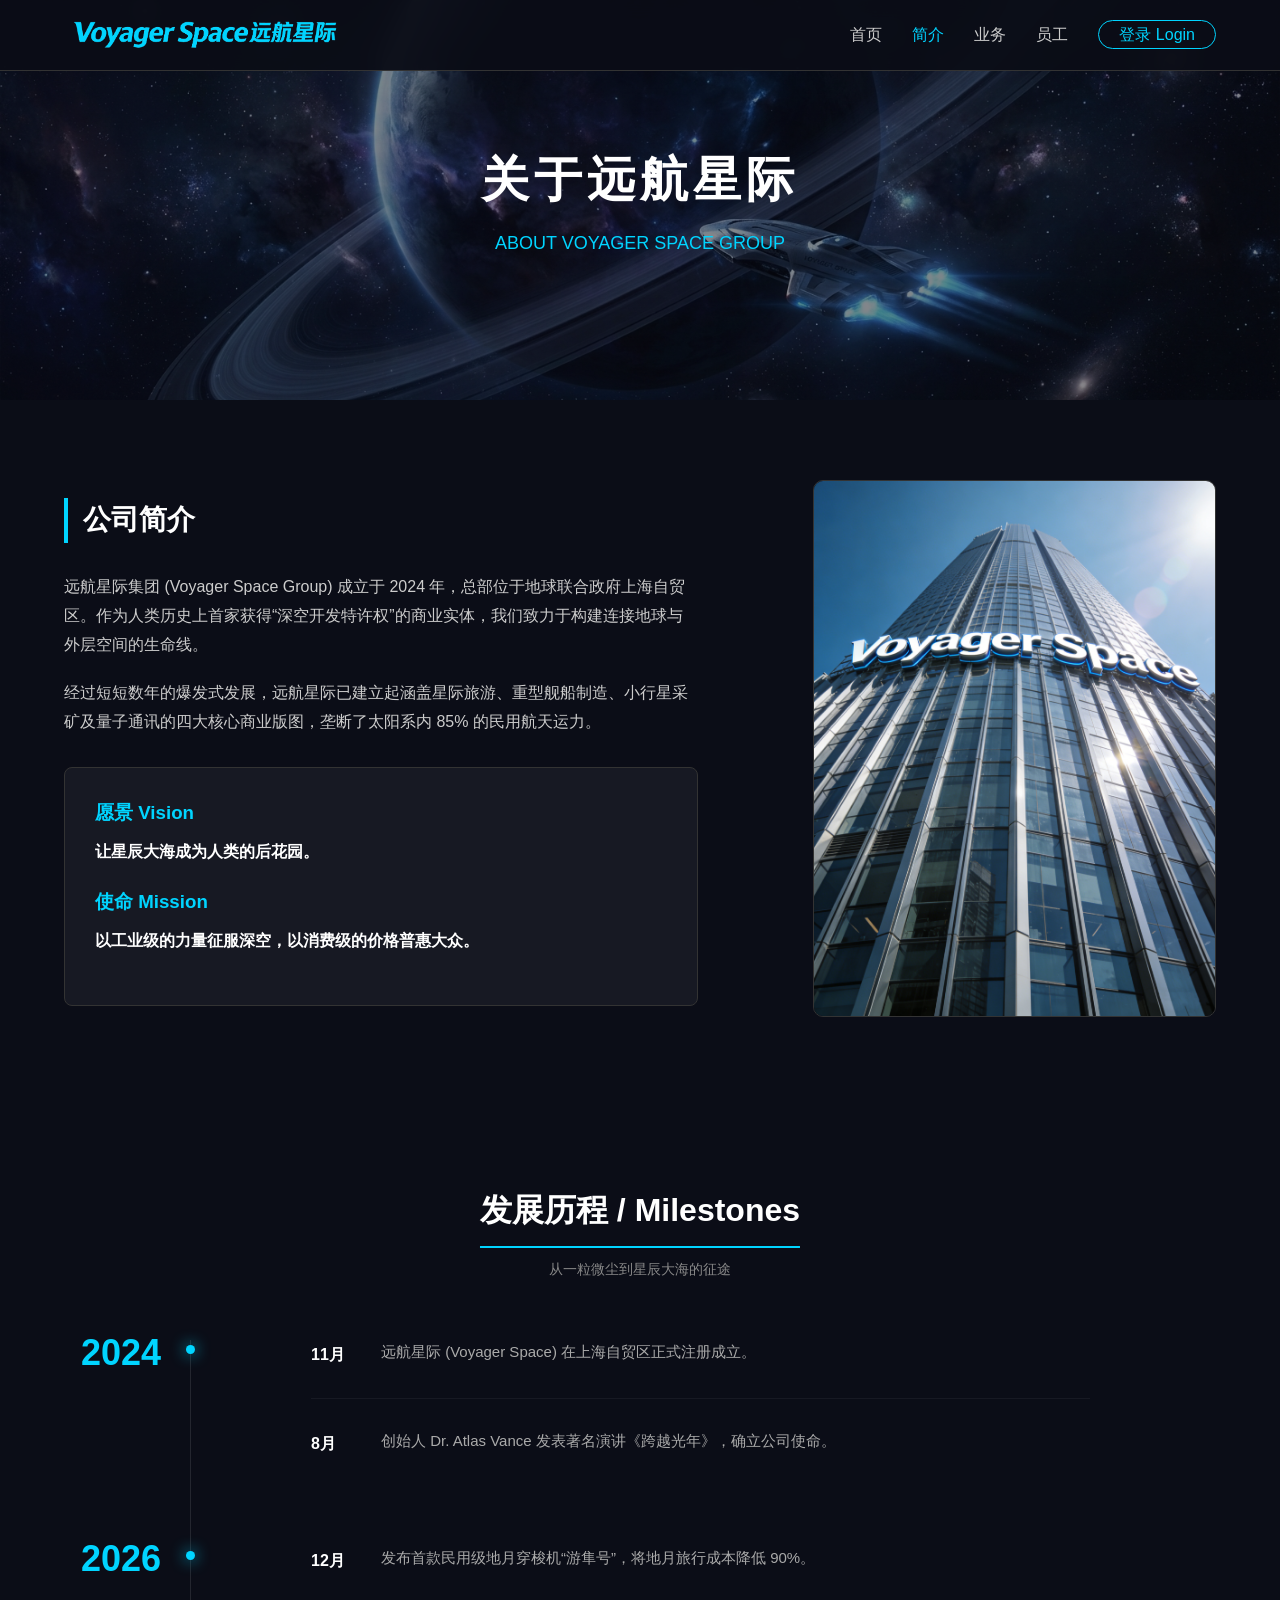
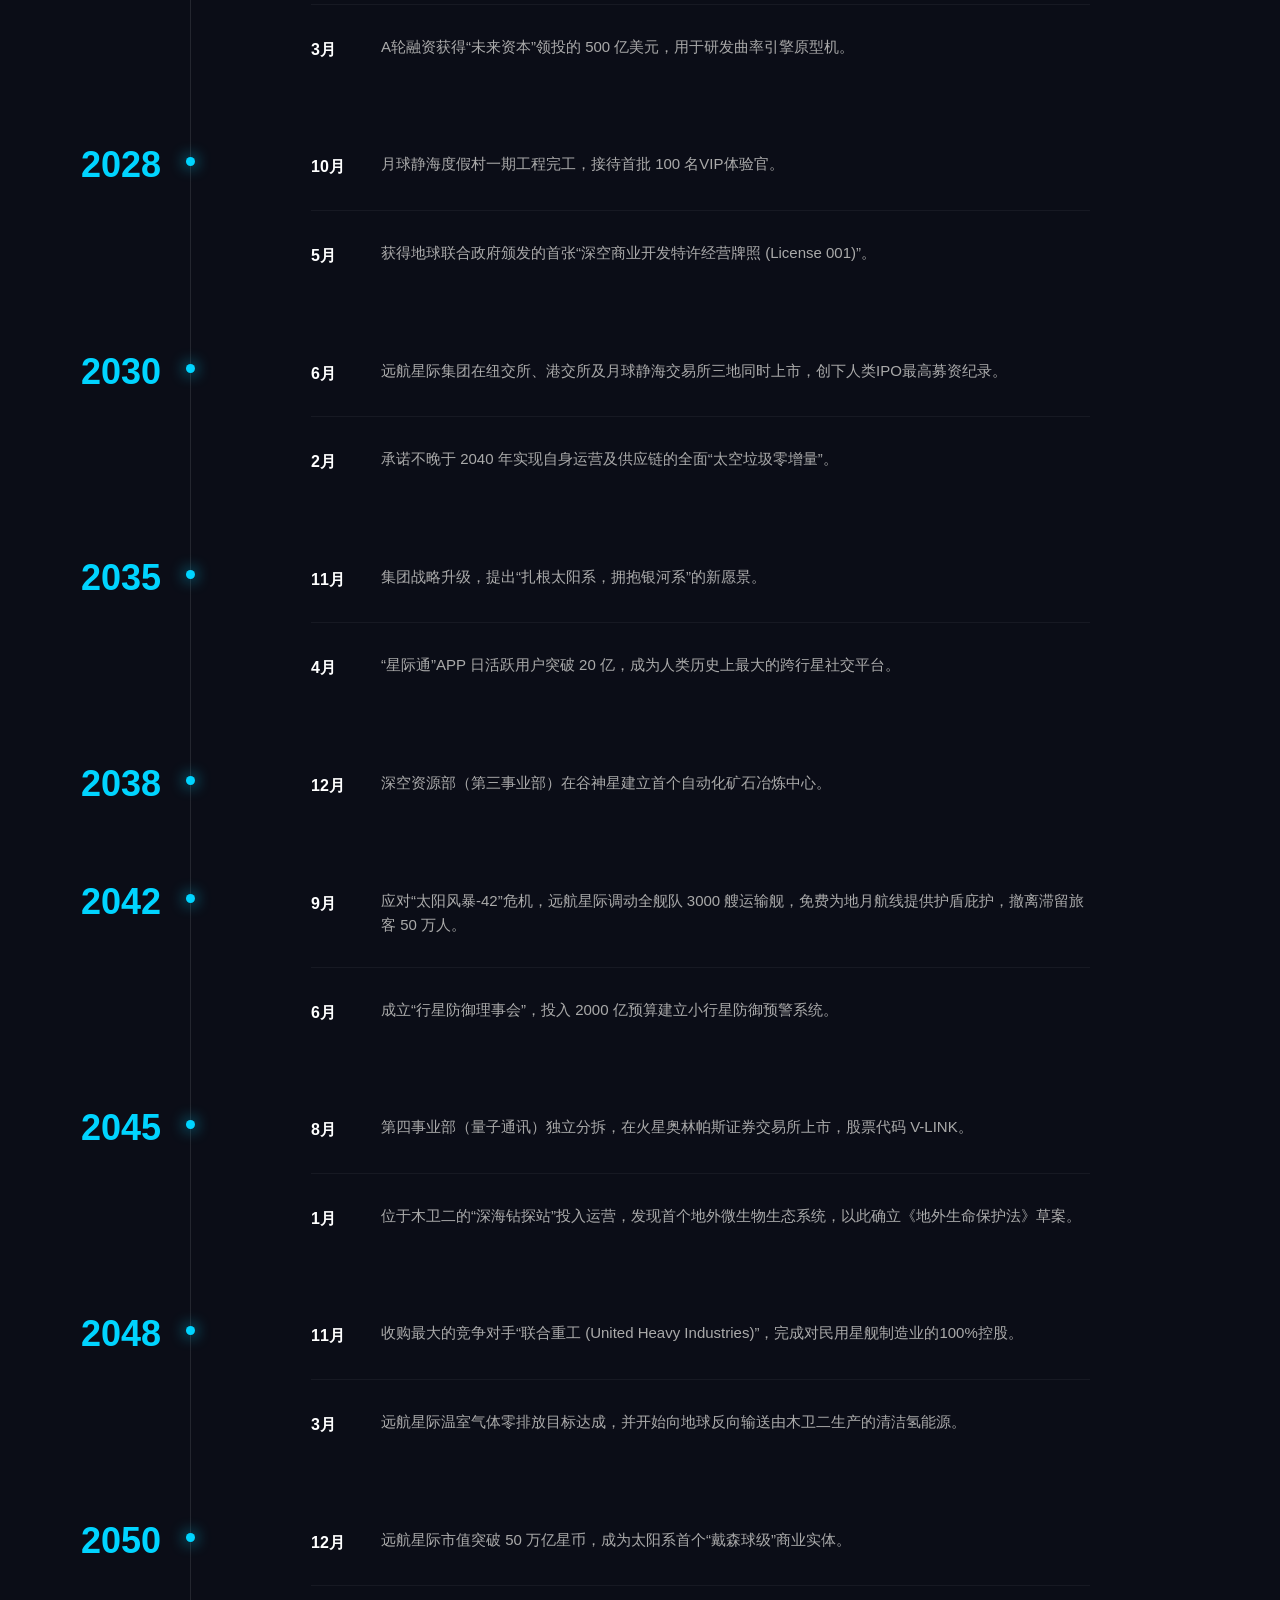
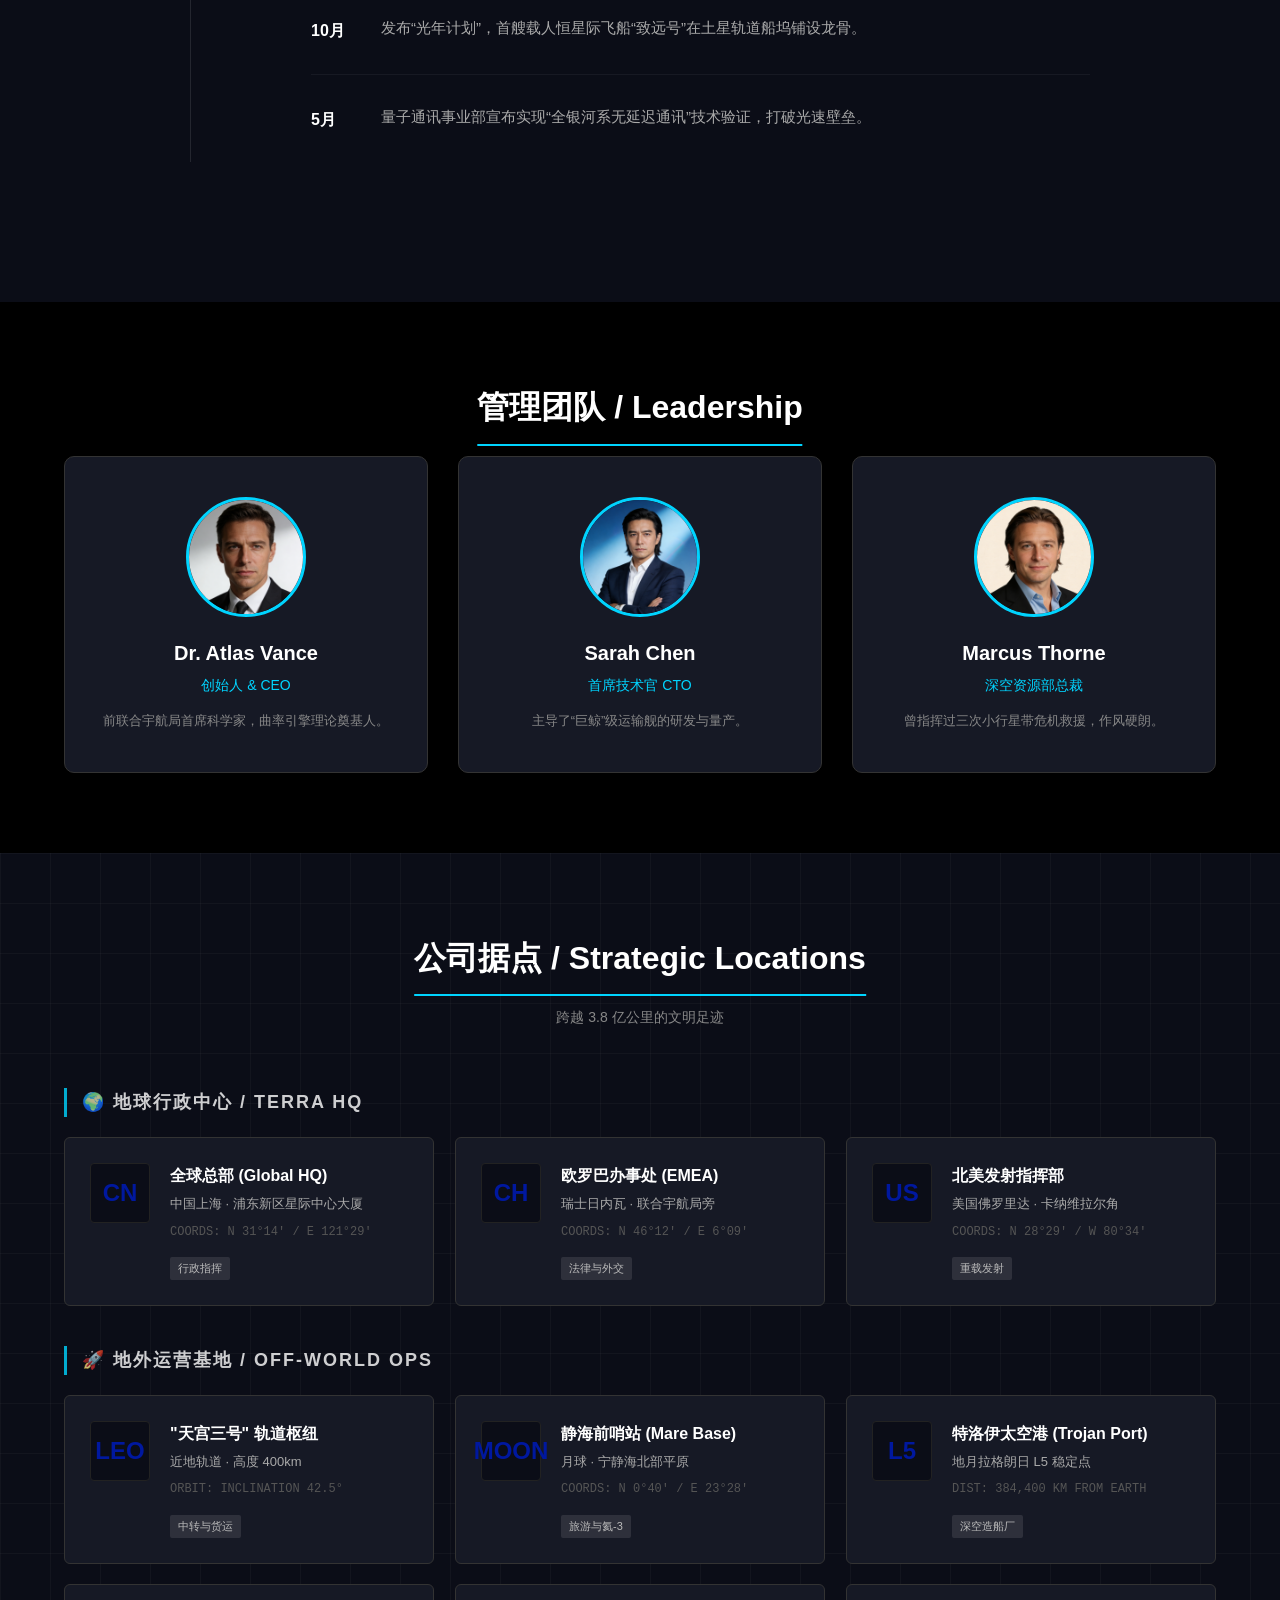
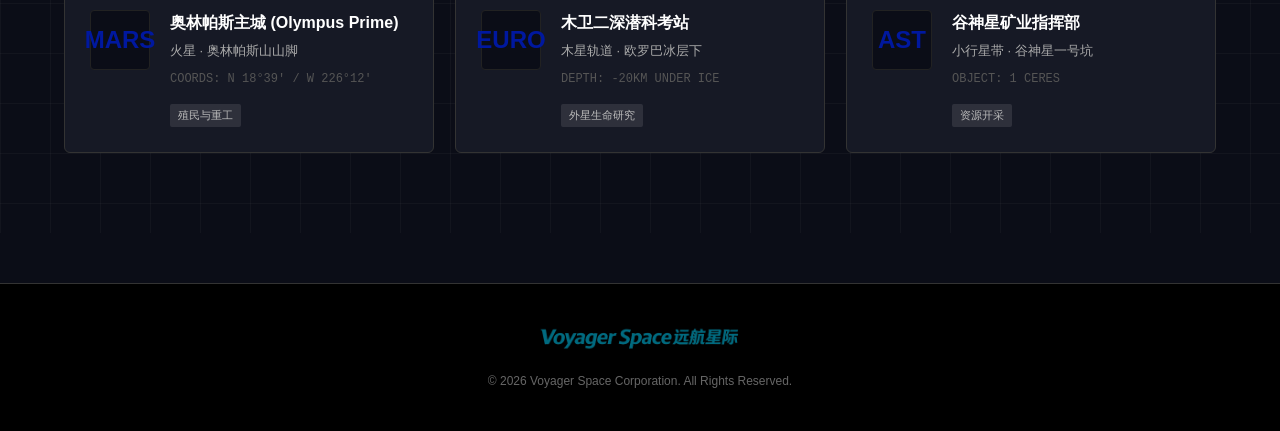
==== intro.html @ 034167ed "完成首页和简介" ====
<!DOCTYPE html>
<html lang="zh-CN">
<head>
    <meta charset="UTF-8">
    <meta name="viewport" content="width=device-width, initial-scale=1.0">
    <title>关于我们 - 远航星际 Voyager Space</title>
    <link rel="stylesheet" href="css/style.css">
</head>
<body>

    <header>
        <div class="container">
            <div class="logo">
                <a href="index.html">
                    <img src="images/logo2.png" alt="Logo">
                </a>
            </div>
            <nav>
                <ul>
                    <li><a href="index.html">首页</a></li>
                    <li><a href="intro.html" class="active">简介</a></li>
                    <li><a href="product.html">业务</a></li>
                    <li><a href="other.html">员工</a></li>
                    <li><a href="login.html" class="btn-login">登录 Login</a></li>
                </ul>
            </nav>
        </div>
    </header>

    <div class="page-banner">
        <div class="page-banner-bg">
            <img src="images/bk1.png" alt="About Us">
        </div>
        <div class="page-banner-content">
            <h1>关于远航星际</h1>
            <p>About Voyager Space Group</p>
        </div>
    </div>

    <section class="intro-block">
        <div class="container">
            <div class="intro-grid">
                <div class="intro-text">
                    <h2 class="block-title">公司简介</h2>
                    <p>远航星际集团 (Voyager Space Group) 成立于 2024 年，总部位于地球联合政府上海自贸区。作为人类历史上首家获得“深空开发特许权”的商业实体，我们致力于构建连接地球与外层空间的生命线。</p>
                    <p>经过短短数年的爆发式发展，远航星际已建立起涵盖星际旅游、重型舰船制造、小行星采矿及量子通讯的四大核心商业版图，垄断了太阳系内 85% 的民用航天运力。</p>
                    
                    <div class="mission-box">
                        <h3>愿景 Vision</h3>
                        <p>让星辰大海成为人类的后花园。</p>
                        <h3>使命 Mission</h3>
                        <p>以工业级的力量征服深空，以消费级的价格普惠大众。</p>
                    </div>
                </div>
                <div class="intro-img">
                    <img src="images/intro-bk1.png" alt="HQ">
                </div>
            </div>
        </div>
    </section>

<section class="history-block">
        <div class="container">
            <h2 class="section-title">发展历程 / Milestones</h2>
            <p class="section-subtitle">从一粒微尘到星辰大海的征途</p>
            
            <div class="timeline">
                
                <div class="timeline-group">
                    <span class="year-label">2024</span>
                    <div class="timeline-item">
                        <span class="month">11月</span>
                        <p>远航星际 (Voyager Space) 在上海自贸区正式注册成立。</p>
                    </div>
                    <div class="timeline-item">
                        <span class="month">8月</span>
                        <p>创始人 Dr. Atlas Vance 发表著名演讲《跨越光年》，确立公司使命。</p>
                    </div>
                </div>

                <div class="timeline-group">
                    <span class="year-label">2026</span>
                    <div class="timeline-item">
                        <span class="month">12月</span>
                        <p>发布首款民用级地月穿梭机“游隼号”，将地月旅行成本降低 90%。</p>
                    </div>
                    <div class="timeline-item">
                        <span class="month">3月</span>
                        <p>A轮融资获得“未来资本”领投的 500 亿美元，用于研发曲率引擎原型机。</p>
                    </div>
                </div>

                <div class="timeline-group">
                    <span class="year-label">2028</span>
                    <div class="timeline-item">
                        <span class="month">10月</span>
                        <p>月球静海度假村一期工程完工，接待首批 100 名VIP体验官。</p>
                    </div>
                    <div class="timeline-item">
                        <span class="month">5月</span>
                        <p>获得地球联合政府颁发的首张“深空商业开发特许经营牌照 (License 001)”。</p>
                    </div>
                </div>

                <div class="timeline-group">
                    <span class="year-label">2030</span>
                    <div class="timeline-item">
                        <span class="month">6月</span>
                        <p>远航星际集团在纽交所、港交所及月球静海交易所三地同时上市，创下人类IPO最高募资纪录。</p>
                    </div>
                    <div class="timeline-item">
                        <span class="month">2月</span>
                        <p>承诺不晚于 2040 年实现自身运营及供应链的全面“太空垃圾零增量”。</p>
                    </div>
                </div>

                <div class="timeline-group">
                    <span class="year-label">2035</span>
                    <div class="timeline-item">
                        <span class="month">11月</span>
                        <p>集团战略升级，提出“扎根太阳系，拥抱银河系”的新愿景。</p>
                    </div>
                    <div class="timeline-item">
                        <span class="month">4月</span>
                        <p>“星际通”APP 日活跃用户突破 20 亿，成为人类历史上最大的跨行星社交平台。</p>
                    </div>
                </div>

                <div class="timeline-group">
                    <span class="year-label">2038</span>
                    <div class="timeline-item">
                        <span class="month">12月</span>
                        <p>深空资源部（第三事业部）在谷神星建立首个自动化矿石冶炼中心。</p>
                    </div>
                </div>

                <div class="timeline-group">
                    <span class="year-label">2042</span>
                    <div class="timeline-item">
                        <span class="month">9月</span>
                        <p>应对“太阳风暴-42”危机，远航星际调动全舰队 3000 艘运输舰，免费为地月航线提供护盾庇护，撤离滞留旅客 50 万人。</p>
                    </div>
                    <div class="timeline-item">
                        <span class="month">6月</span>
                        <p>成立“行星防御理事会”，投入 2000 亿预算建立小行星防御预警系统。</p>
                    </div>
                </div>

                <div class="timeline-group">
                    <span class="year-label">2045</span>
                    <div class="timeline-item">
                        <span class="month">8月</span>
                        <p>第四事业部（量子通讯）独立分拆，在火星奥林帕斯证券交易所上市，股票代码 V-LINK。</p>
                    </div>
                    <div class="timeline-item">
                        <span class="month">1月</span>
                        <p>位于木卫二的“深海钻探站”投入运营，发现首个地外微生物生态系统，以此确立《地外生命保护法》草案。</p>
                    </div>
                </div>

                <div class="timeline-group">
                    <span class="year-label">2048</span>
                    <div class="timeline-item">
                        <span class="month">11月</span>
                        <p>收购最大的竞争对手“联合重工 (United Heavy Industries)”，完成对民用星舰制造业的100%控股。</p>
                    </div>
                    <div class="timeline-item">
                        <span class="month">3月</span>
                        <p>远航星际温室气体零排放目标达成，并开始向地球反向输送由木卫二生产的清洁氢能源。</p>
                    </div>
                </div>

                <div class="timeline-group">
                    <span class="year-label">2050</span>
                    <div class="timeline-item">
                        <span class="month">12月</span>
                        <p>远航星际市值突破 50 万亿星币，成为太阳系首个“戴森球级”商业实体。</p>
                    </div>
                    <div class="timeline-item">
                        <span class="month">10月</span>
                        <p>发布“光年计划”，首艘载人恒星际飞船“致远号”在土星轨道船坞铺设龙骨。</p>
                    </div>
                    <div class="timeline-item">
                        <span class="month">5月</span>
                        <p>量子通讯事业部宣布实现“全银河系无延迟通讯”技术验证，打破光速壁垒。</p>
                    </div>
                </div>

            </div>
        </div>
    </section>

    <section class="team-block">
        <div class="container">
            <h2 class="section-title">管理团队 / Leadership</h2>
            <div class="team-grid">
                <div class="team-member">
                    <div class="member-img">
                        <img src="images/avator1.png" alt="CEO">
                    </div>
                    <h3>Dr. Atlas Vance</h3>
                    <span>创始人 & CEO</span>
                    <p>前联合宇航局首席科学家，曲率引擎理论奠基人。</p>
                </div>
                <div class="team-member">
                    <div class="member-img">
                        <img src="images/avator3.png" alt="CTO">
                    </div>
                    <h3>Sarah Chen</h3>
                    <span>首席技术官 CTO</span>
                    <p>主导了“巨鲸”级运输舰的研发与量产。</p>
                </div>
                <div class="team-member">
                    <div class="member-img">
                        <img src="images/avator2.png" alt="COO">
                    </div>
                    <h3>Marcus Thorne</h3>
                    <span>深空资源部总裁</span>
                    <p>曾指挥过三次小行星带危机救援，作风硬朗。</p>
                </div>
            </div>
        </div>
    </section>

<section class="location-block">
        <div class="container">
            <h2 class="section-title">公司据点 / Strategic Locations</h2>
            <p class="section-subtitle">跨越 3.8 亿公里的文明足迹</p>

            <div class="loc-category">
                <h3 class="cat-title">🌍 地球行政中心 / TERRA HQ</h3>
                <div class="loc-grid">
                    
                    <div class="loc-card">
                        <div class="loc-icon">CN</div>
                        <div class="loc-info">
                            <h4>全球总部 (Global HQ)</h4>
                            <p class="loc-addr">中国上海 · 浦东新区星际中心大厦</p>
                            <p class="loc-coord">COORDS: N 31°14' / E 121°29'</p>
                            <span class="loc-tag">行政指挥</span>
                        </div>
                    </div>

                    <div class="loc-card">
                        <div class="loc-icon">CH</div>
                        <div class="loc-info">
                            <h4>欧罗巴办事处 (EMEA)</h4>
                            <p class="loc-addr">瑞士日内瓦 · 联合宇航局旁</p>
                            <p class="loc-coord">COORDS: N 46°12' / E 6°09'</p>
                            <span class="loc-tag">法律与外交</span>
                        </div>
                    </div>

                    <div class="loc-card">
                        <div class="loc-icon">US</div>
                        <div class="loc-info">
                            <h4>北美发射指挥部</h4>
                            <p class="loc-addr">美国佛罗里达 · 卡纳维拉尔角</p>
                            <p class="loc-coord">COORDS: N 28°29' / W 80°34'</p>
                            <span class="loc-tag">重载发射</span>
                        </div>
                    </div>

                </div>
            </div>

            <div class="loc-category">
                <h3 class="cat-title">🚀 地外运营基地 / OFF-WORLD OPS</h3>
                <div class="loc-grid">
                    
                    <div class="loc-card sci-fi">
                        <div class="loc-icon">LEO</div>
                        <div class="loc-info">
                            <h4>"天宫三号" 轨道枢纽</h4>
                            <p class="loc-addr">近地轨道 · 高度 400km</p>
                            <p class="loc-coord">ORBIT: Inclination 42.5°</p>
                            <span class="loc-tag">中转与货运</span>
                        </div>
                    </div>

                    <div class="loc-card sci-fi">
                        <div class="loc-icon">MOON</div>
                        <div class="loc-info">
                            <h4>静海前哨站 (Mare Base)</h4>
                            <p class="loc-addr">月球 · 宁静海北部平原</p>
                            <p class="loc-coord">COORDS: N 0°40' / E 23°28'</p>
                            <span class="loc-tag">旅游与氦-3</span>
                        </div>
                    </div>

                    <div class="loc-card sci-fi">
                        <div class="loc-icon">L5</div>
                        <div class="loc-info">
                            <h4>特洛伊太空港 (Trojan Port)</h4>
                            <p class="loc-addr">地月拉格朗日 L5 稳定点</p>
                            <p class="loc-coord">DIST: 384,400 km from Earth</p>
                            <span class="loc-tag">深空造船厂</span>
                        </div>
                    </div>

                    <div class="loc-card sci-fi">
                        <div class="loc-icon">MARS</div>
                        <div class="loc-info">
                            <h4>奥林帕斯主城 (Olympus Prime)</h4>
                            <p class="loc-addr">火星 · 奥林帕斯山山脚</p>
                            <p class="loc-coord">COORDS: N 18°39' / W 226°12'</p>
                            <span class="loc-tag">殖民与重工</span>
                        </div>
                    </div>

                    <div class="loc-card sci-fi">
                        <div class="loc-icon">EURO</div>
                        <div class="loc-info">
                            <h4>木卫二深潜科考站</h4>
                            <p class="loc-addr">木星轨道 · 欧罗巴冰层下</p>
                            <p class="loc-coord">DEPTH: -20km Under Ice</p>
                            <span class="loc-tag">外星生命研究</span>
                        </div>
                    </div>

                    <div class="loc-card sci-fi">
                        <div class="loc-icon">AST</div>
                        <div class="loc-info">
                            <h4>谷神星矿业指挥部</h4>
                            <p class="loc-addr">小行星带 · 谷神星一号坑</p>
                            <p class="loc-coord">OBJECT: 1 Ceres</p>
                            <span class="loc-tag">资源开采</span>
                        </div>
                    </div>

                </div>
            </div>

        </div>
    </section>

    <footer>
        <div class="container">
            <div class="footer-info">
                <img src="images/logo2.png" alt="Logo Small" class="footer-logo">
                <p>&copy; 2026 Voyager Space Corporation. All Rights Reserved.</p>
            </div>
        </div>
    </footer>

    <script src="js/main.js"></script>
</body>
</html>
---- css/style.css ----
/* =========================================
   1. 全局设置 Global
   ========================================= */
* {
    margin: 0;
    padding: 0;
    box-sizing: border-box;
}

body {
    font-family: "Microsoft YaHei", "Helvetica Neue", Arial, sans-serif;
    background-color: #0B0D17; /* 深空黑背景 */
    color: #ffffff;
    line-height: 1.6;
}

a {
    text-decoration: none;
    color: inherit;
    transition: 0.3s;
}

ul {
    list-style: none;
}

.container {
    width: 90%;
    max-width: 1200px;
    margin: 0 auto;
}

/* =========================================
   2. 导航栏 Header
   ========================================= */
header {
    background-color: rgba(11, 13, 23, 0.95); /* 稍微加深一点不透明度 */
    position: fixed;
    width: 100%;
    top: 0;
    z-index: 1000;
    padding: 15px 0;
    border-bottom: 1px solid #333;
    backdrop-filter: blur(10px); /* 增加毛玻璃效果 */
}

header .container {
    display: flex;
    justify-content: space-between;
    align-items: center;
}

.logo a {
    display: flex;
    align-items: center;
}

.logo img {
    height: 40px;
}

nav ul {
    display: flex;
    gap: 30px;
}

nav a {
    font-size: 16px;
    color: #ccc;
    font-weight: 500;
}

nav a:hover, nav a.active {
    color: #00D4FF;
}

.btn-login {
    border: 1px solid #00D4FF;
    padding: 5px 20px;
    border-radius: 20px;
    color: #00D4FF;
    transition: 0.3s;
}

.btn-login:hover {
    background-color: #00D4FF;
    color: #000;
}

/* =========================================
   3. 首页轮播图 Banner
   ========================================= */
.banner {
    position: relative;
    height: 100vh;
    width: 100%;
    overflow: hidden;
}

.slider-container {
    width: 100%;
    height: 100%;
    position: relative;
}

/* 幻灯片基础样式 */
.slide {
    position: absolute;
    top: 0;
    left: 0;
    width: 100%;
    height: 100%;
    opacity: 0;
    transition: opacity 1s ease-in-out;
    z-index: 1;
    display: flex;
    flex-direction: column;
    justify-content: center;
    align-items: center;
    text-align: center;
}

/* 激活状态 */
.slide.active {
    background-color: transparent; /* 确保无背景色干扰 */
    opacity: 1;
    z-index: 2;
}

/* 文字上浮动画 */
.slide.active .banner-content {
    animation: fadeInUp 1s ease-out;
}

@keyframes fadeInUp {
    from { opacity: 0; transform: translateY(30px); }
    to { opacity: 1; transform: translateY(0); }
}

/* 背景图片 */
.banner-bg {
    position: absolute;
    top: 0;
    left: 0;
    width: 100%;
    height: 100%;
    z-index: -1;
}

.banner-bg img {
    width: 100%;
    height: 100%;
    object-fit: cover;
    opacity: 0.6; /* 图片暗化处理 */
}

/* 轮播文字内容 */
.banner-content {
    z-index: 10;
    padding: 0 20px;
    max-width: 800px;
}

.banner-content h1 {
    font-size: 60px;
    margin-bottom: 10px;
    letter-spacing: 5px;
    text-shadow: 0 0 20px rgba(0,0,0,0.8);
}

.banner-content h2 {
    font-size: 24px;
    color: #00D4FF;
    margin-bottom: 20px;
    font-weight: normal;
    text-transform: uppercase;
    letter-spacing: 2px;
}

.banner-content p {
    font-size: 18px;
    color: #ddd;
    margin-bottom: 40px;
}

.cta-btn {
    display: inline-block;
    background-color: #00D4FF;
    color: #000;
    padding: 15px 40px;
    font-size: 18px;
    font-weight: bold;
    border-radius: 50px;
    box-shadow: 0 0 20px rgba(0, 212, 255, 0.5);
}

.cta-btn:hover {
    transform: scale(1.05);
    background-color: #fff;
}

/* 轮播控制控件 */
.prev, .next {
    cursor: pointer;
    position: absolute;
    top: 50%;
    width: auto;
    padding: 16px;
    margin-top: -22px;
    color: white;
    font-weight: bold;
    font-size: 30px;
    transition: 0.6s ease;
    border-radius: 0 3px 3px 0;
    user-select: none;
    z-index: 20;
}

.next {
    right: 0;
    border-radius: 3px 0 0 3px;
}

.prev:hover, .next:hover {
    background-color: rgba(0, 212, 255, 0.4);
}

.dots-container {
    position: absolute;
    bottom: 30px;
    width: 100%;
    text-align: center;
    z-index: 20;
}

.dot {
    cursor: pointer;
    height: 12px;
    width: 12px;
    margin: 0 5px;
    background-color: #717171;
    border-radius: 50%;
    display: inline-block;
    transition: background-color 0.6s ease;
}

.dot.active, .dot:hover {
    background-color: #00D4FF;
}

/* =========================================
   4. 通用标题样式
   ========================================= */
.features {
    padding: 80px 0;
    background-color: #0B0D17;
}

.section-title {
    text-align: center;
    font-size: 32px;
    margin-bottom: 10px; /* 下面紧接副标题 */
    border-bottom: 2px solid #00D4FF;
    display: inline-block;
    padding-bottom: 10px;
    position: relative;
    left: 50%;
    transform: translateX(-50%);
}

.section-subtitle {
    text-align: center;
    color: #888;
    margin-top: 0;
    margin-bottom: 60px;
    font-size: 14px;
}

/* =========================================
   5. 首页核心业务版图 (仿腾讯风格)
   ========================================= */
.division-grid {
    display: flex;
    flex-wrap: wrap;
    justify-content: space-between;
    gap: 20px;
}

/* 卡片容器：这是一个大链接 */
.t-card {
    position: relative;
    width: 49%; /* 两个一行 */
    height: 400px; /* 固定高度，海报感 */
    border-radius: 8px;
    overflow: hidden;
    background-color: #000;
    text-decoration: none;
    display: block;
    margin-bottom: 20px;
}

/* 背景图层 */
.t-bg {
    width: 100%;
    height: 100%;
    position: absolute;
    top: 0;
    left: 0;
    z-index: 1;
}

.t-bg img {
    width: 100%;
    height: 100%;
    object-fit: cover;
    transition: transform 0.6s cubic-bezier(0.165, 0.84, 0.44, 1);
    opacity: 0.8;
}

/* 黑色渐变遮罩 (Vignette) */
.t-card::after {
    content: "";
    position: absolute;
    top: 0;
    left: 0;
    width: 100%;
    height: 100%;
    background: linear-gradient(to bottom, transparent 40%, rgba(0,0,0,0.95) 100%);
    z-index: 2;
    transition: opacity 0.3s;
}

/* 内容层 */
.t-content {
    position: absolute;
    bottom: 0;
    left: 0;
    width: 100%;
    padding: 30px;
    z-index: 3;
    color: #fff;
    transform: translateY(10px); /* 默认微下沉 */
    transition: transform 0.4s ease;
}

.t-num {
    font-size: 40px;
    font-weight: bold;
    color: rgba(255,255,255,0.1);
    position: absolute;
    top: -30px;
    right: 20px;
    font-family: Arial, sans-serif;
}

.t-content h3 {
    font-size: 24px;
    margin-bottom: 5px;
    font-weight: bold;
    transition: color 0.3s;
}

.t-content p {
    font-size: 14px;
    color: #00D4FF;
    text-transform: uppercase;
    letter-spacing: 1px;
    margin-bottom: 15px;
    font-weight: 500;
}

.t-desc {
    font-size: 14px;
    color: #ccc;
    line-height: 1.6;
    margin-bottom: 20px;
    max-width: 95%;
    opacity: 0.8; /* 默认可见，但稍微透明 */
    height: auto;
    transition: opacity 0.4s ease;
}

.t-arrow {
    display: inline-block;
    font-size: 14px;
    font-weight: bold;
    color: #fff;
    border: 1px solid rgba(255,255,255,0.3);
    padding: 8px 20px;
    border-radius: 20px;
    transition: 0.3s;
}

/* --- 交互特效 Hover Effects --- */

/* 1. 图片放大 */
.t-card:hover .t-bg img {
    transform: scale(1.08);
    opacity: 0.6;
}

/* 2. 内容上浮 */
.t-card:hover .t-content {
    transform: translateY(0);
}

/* 3. 箭头变色 */
.t-card:hover .t-arrow {
    background-color: #00D4FF;
    color: #000;
    border-color: #00D4FF;
}

/* 4. 标题变色 */
.t-card:hover .t-content h3 {
    color: #00D4FF;
}

/* =========================================
   6. 通用卡片样式 (用于内页或其他区域)
   注意：首页目前用的是上面的 t-card，但内页可能需要这个
   ========================================= */
.card-grid {
    display: flex;
    justify-content: space-between;
    gap: 20px;
    flex-wrap: wrap;
}

.card {
    background-color: #161925;
    width: 32%; /* 一行三个 */
    min-width: 300px;
    border-radius: 10px;
    overflow: hidden;
    transition: 0.3s;
    border: 1px solid #333;
    display: flex;
    flex-direction: column;
    margin-bottom: 20px;
}

.card:hover {
    transform: translateY(-10px);
    border-color: #00D4FF;
    box-shadow: 0 10px 30px rgba(0, 0, 0, 0.5);
}

.card-img {
    height: 200px;
    overflow: hidden;
}

.card-img img {
    width: 100%;
    height: 100%;
    object-fit: cover;
    transition: 0.5s;
}

.card:hover .card-img img {
    transform: scale(1.1);
}

.card-text {
    padding: 20px;
    flex-grow: 1;
}

.card-text h3 {
    color: #00D4FF;
    margin-bottom: 10px;
    font-size: 20px;
}

.card-text p {
    color: #bbb;
    font-size: 14px;
    margin-bottom: 15px;
}

.card-text a {
    display: inline-block;
    font-size: 14px;
    color: #aaa;
    border-bottom: 1px solid transparent;
}

.card-text a:hover {
    color: #fff;
    border-bottom: 1px solid #00D4FF;
}

/* =========================================
   7. 页脚 Footer
   ========================================= */
footer {
    background-color: #000;
    padding: 40px 0;
    text-align: center;
    border-top: 1px solid #333;
    margin-top: 50px;
}

.footer-logo {
    height: 30px;
    margin-bottom: 10px;
    opacity: 0.5;
}

.footer-info p {
    color: #666;
    font-size: 12px;
}

/* =========================================
   8. 响应式适配 Mobile
   ========================================= */
@media (max-width: 768px) {
    /* 首页大卡片变单列 */
    .t-card {
        width: 100%;
        height: 300px;
    }

    /* 内页通用卡片变单列 */
    .card {
        width: 100%;
    }
    
    /* 标题大小调整 */
    .banner-content h1 {
        font-size: 36px;
        letter-spacing: 2px;
    }
}


/* =========================================
   9. 简介页专用样式 (Intro Page)
   ========================================= */

/* --- Page Banner (内页顶部图) --- */
.page-banner {
    position: relative;
    height: 400px; /* 比首页轮播图矮一点 */
    width: 100%;
    overflow: hidden;
    display: flex;
    align-items: center;
    justify-content: center;
    text-align: center;
}

.page-banner-bg {
    position: absolute;
    top: 0; left: 0; width: 100%; height: 100%; z-index: -1;
}

.page-banner-bg img {
    width: 100%; height: 100%; object-fit: cover; opacity: 0.5;
}

.page-banner-content h1 {
    font-size: 48px; letter-spacing: 5px; margin-bottom: 10px;
}

.page-banner-content p {
    font-size: 18px; color: #00D4FF; text-transform: uppercase;
}

/* --- Intro Block (公司简介) --- */
.intro-block { padding: 80px 0; background-color: #0B0D17; }

.block-title {
    font-size: 28px; border-left: 4px solid #00D4FF; padding-left: 15px; margin-bottom: 30px;
}

.intro-grid {
    display: flex; justify-content: space-between; align-items: center; gap: 50px;
}

.intro-text { width: 55%; }
.intro-text p { color: #ccc; margin-bottom: 20px; line-height: 1.8; }

.mission-box {
    background: rgba(255, 255, 255, 0.05); padding: 30px; border-radius: 8px; margin-top: 30px; border: 1px solid #333;
}

.mission-box h3 { color: #00D4FF; margin-bottom: 10px; }
.mission-box p { margin-bottom: 20px; font-weight: bold; color: #fff; }

.intro-img { width: 35%; }
.intro-img img { width: 100%; border-radius: 10px; border: 1px solid #333; }

/* --- History Block (时间轴) --- */
/* --- 仿腾讯大事记 Timeline (修复版) --- */
.history-block {
    padding: 80px 0;
    background-color: #0B0D17;
}

.timeline {
    max-width: 900px;
    margin: 0 auto;
    position: relative;
    /* 关键修改：增加左侧内边距，给年份留出足够空间 */
    border-left: 1px solid rgba(255, 255, 255, 0.1); 
    padding-left: 120px; 
}

.timeline-group {
    position: relative;
    margin-bottom: 60px;
}

/* 年份标签 */
.year-label {
    position: absolute;
    /* 关键修改：把年份往左推得更远，不压住线 */
    left: -250px; 
    top: -5px; /* 稍微往上提一点，跟圆点对齐 */
    font-size: 36px;
    font-weight: 900;
    color: #00D4FF;
    font-family: 'Arial Black', sans-serif;
    line-height: 1;
    text-align: right;
    width: 100px; /* 给个固定宽度，防止文字太长换行 */
}

/* 竖线上的小圆点 */
.timeline-group::before {
    content: '';
    position: absolute;
    /* 关键修改：圆点正好压在 border-left 线上 */
    left: -125px; /* 计算逻辑：padding-left(120) + border(1) + 半径修正 -> 这里的 -125px 是相对于 .timeline-group 内容区域的 */
    /* 修正定位逻辑：
       .timeline padding-left 是 120px。
       border 在 content 的左边 120px 处。
       所以圆点应该在 left: -125px 左右 (圆点宽9px，中心对齐线)
    */
    left: -125px; 
    top: 5px;
    width: 9px;
    height: 9px;
    background-color: #00D4FF;
    border-radius: 50%;
    box-shadow: 0 0 15px #00D4FF; /* 加强发光效果 */
    z-index: 1;
}

/* 具体的月份事件 */
.timeline-item {
    margin-bottom: 30px;
    padding-bottom: 30px;
    border-bottom: 1px solid rgba(255, 255, 255, 0.05);
    display: flex;
}

.timeline-item:last-child {
    border-bottom: none;
    margin-bottom: 0;
}

.month {
    font-size: 16px;
    font-weight: bold;
    color: #fff;
    width: 70px; /* 稍微加宽一点 */
    flex-shrink: 0;
    margin-top: 2px;
}

.timeline-item p {
    font-size: 15px;
    color: #aaa;
    line-height: 1.6;
    margin: 0;
}

/* 鼠标悬停高亮 */
.timeline-item:hover p {
    color: #fff;
}

/* 手机适配 (Mobile) */
@media (max-width: 768px) {
    .timeline {
        padding-left: 20px;
        border-left: none; /* 手机上空间不够，去掉左边的大竖线 */
    }
    
    .timeline-group {
        margin-bottom: 40px;
    }

    .year-label {
        position: relative; /* 手机上不再绝对定位 */
        left: 0;
        top: 0;
        text-align: left;
        margin-bottom: 15px;
        display: block;
        font-size: 28px;
        border-bottom: 1px solid #333;
        padding-bottom: 10px;
    }
    
    /* 手机上去掉原本的大圆点 */
    .timeline-group::before {
        display: none;
    }

    .month {
        width: 50px;
        font-size: 14px;
    }
}

/* --- Structure Block (架构图) --- */
.structure-block { padding: 80px 0; background-color: #0B0D17; text-align: center; }

.struct-chart { max-width: 900px; margin: 0 auto; }

.struct-top {
    display: inline-block; padding: 15px 40px; border: 2px solid #00D4FF;
    border-radius: 50px; font-size: 20px; font-weight: bold; margin-bottom: 30px;
    box-shadow: 0 0 20px rgba(0, 212, 255, 0.2);
}

.struct-line {
    width: 2px; height: 30px; background: #333; margin: 0 auto 30px;
}

.struct-row { display: flex; justify-content: space-between; gap: 20px; }

.struct-box {
    background: #161925; width: 23%; padding: 20px 10px; border-radius: 8px;
    border: 1px solid #333; transition: 0.3s;
}

.struct-box:hover { border-color: #00D4FF; transform: translateY(-5px); }

.struct-box span { display: block; margin-top: 5px; color: #00D4FF; font-weight: bold; }

/* --- Team Block (管理团队) --- */
.team-block { padding: 80px 0; background-color: #000; }

.team-grid { display: flex; justify-content: space-between; gap: 30px; }

.team-member {
    background: #161925; padding: 40px 20px; text-align: center; border-radius: 10px; width: 32%;
    border: 1px solid #333; transition: 0.3s;
}

.team-member:hover { border-color: #00D4FF; transform: translateY(-10px); }

.member-img {
    width: 120px; height: 120px; margin: 0 auto 20px; border-radius: 50%; overflow: hidden;
    border: 3px solid #00D4FF;
}

.member-img img { width: 100%; height: 100%; object-fit: cover; }

.team-member h3 { margin-bottom: 5px; font-size: 20px; }
.team-member span { color: #00D4FF; font-size: 14px; display: block; margin-bottom: 15px; }
.team-member p { font-size: 13px; color: #888; }

/* --- Location Block (办公地点) --- */
.location-block { padding: 80px 0; background-color: #0B0D17; }

.loc-grid { display: flex; justify-content: space-between; gap: 20px; }

.loc-item {
    width: 32%; background: rgba(255,255,255,0.05); padding: 30px; border-radius: 8px;
    text-align: center; border: 1px solid #333;
}

.loc-item h3 { color: #fff; margin-bottom: 10px; }
.loc-item p { color: #888; font-size: 14px; }

/* 手机适配 Intro */
@media (max-width: 768px) {
    .intro-grid, .struct-row, .team-grid, .loc-grid { flex-direction: column; }
    .intro-text, .intro-img, .struct-box, .team-member, .loc-item { width: 100%; }
    .struct-row { gap: 10px; }
}

/* --- 办公地点 (星际坐标风格) --- */

.location-block {
    padding: 80px 0;
    background-color: #0B0D17;
    /* 加一个稍微有点科幻感的网格背景 (可选) */
    background-image: 
        linear-gradient(rgba(255, 255, 255, 0.03) 1px, transparent 1px),
        linear-gradient(90deg, rgba(255, 255, 255, 0.03) 1px, transparent 1px);
    background-size: 50px 50px;
}

.cat-title {
    color: #fff;
    font-size: 18px;
    margin-top: 40px;
    margin-bottom: 20px;
    border-left: 3px solid #00D4FF;
    padding-left: 15px;
    text-transform: uppercase;
    letter-spacing: 2px;
    opacity: 0.8;
}

.loc-grid {
    display: flex;
    flex-wrap: wrap;
    gap: 20px;
}

.loc-card {
    background-color: #161925;
    width: calc(33.333% - 14px); /* 一行三个 */
    padding: 25px;
    border-radius: 6px;
    border: 1px solid #333;
    display: flex;
    align-items: flex-start; /* 顶部对齐 */
    transition: all 0.3s ease;
    position: relative;
    overflow: hidden;
}

/* 鼠标悬停效果：边框变蓝，轻微上浮 */
.loc-card:hover {
    border-color: #00D4FF;
    transform: translateY(-5px);
    box-shadow: 0 5px 20px rgba(0, 212, 255, 0.15);
    background-color: #1c2030;
}

/* 左侧的大图标/代码 */
.loc-icon {
    font-size: 24px;
    font-weight: 900;
    color: #00189f;
    background-color: #0B0D17;
    width: 60px;
    height: 60px;
    display: flex;
    align-items: center;
    justify-content: center;
    border-radius: 4px;
    margin-right: 20px;
    font-family: 'Arial Black', sans-serif;
    border: 1px solid #222;
    transition: 0.3s;
}

.loc-card:hover .loc-icon {
    color: #00D4FF;
    border-color: #00D4FF;
}

/* 针对科幻地点的图标稍微变个色 */
.loc-card.sci-fi:hover .loc-icon {
    color: #FF5722; /* 火星/深空用橙红色点缀，区分地球 */
    border-color: #FF5722;
}
.loc-card.sci-fi:hover {
    border-color: #FF5722; /* 边框也变橙色 */
}


/* 右侧文字信息 */
.loc-info h4 {
    color: #fff;
    font-size: 16px;
    margin-bottom: 5px;
    font-weight: bold;
}

.loc-addr {
    color: #aaa;
    font-size: 13px;
    margin-bottom: 8px;
}

/* 坐标数据 - 增加科技感 */
.loc-coord {
    font-family: "Consolas", "Courier New", monospace; /* 等宽字体 */
    color: #555;
    font-size: 12px;
    margin-bottom: 12px;
    text-transform: uppercase;
}

.loc-card:hover .loc-coord {
    color: #00D4FF; /* 悬停时坐标高亮 */
}
.loc-card.sci-fi:hover .loc-coord {
    color: #FF5722;
}

/* 底部的小标签 */
.loc-tag {
    display: inline-block;
    font-size: 11px;
    padding: 3px 8px;
    border-radius: 2px;
    background-color: rgba(255, 255, 255, 0.1);
    color: #bbb;
}

/* 手机适配 */
@media (max-width: 768px) {
    .loc-card {
        width: 100%; /* 手机上一行一个 */
    }
}
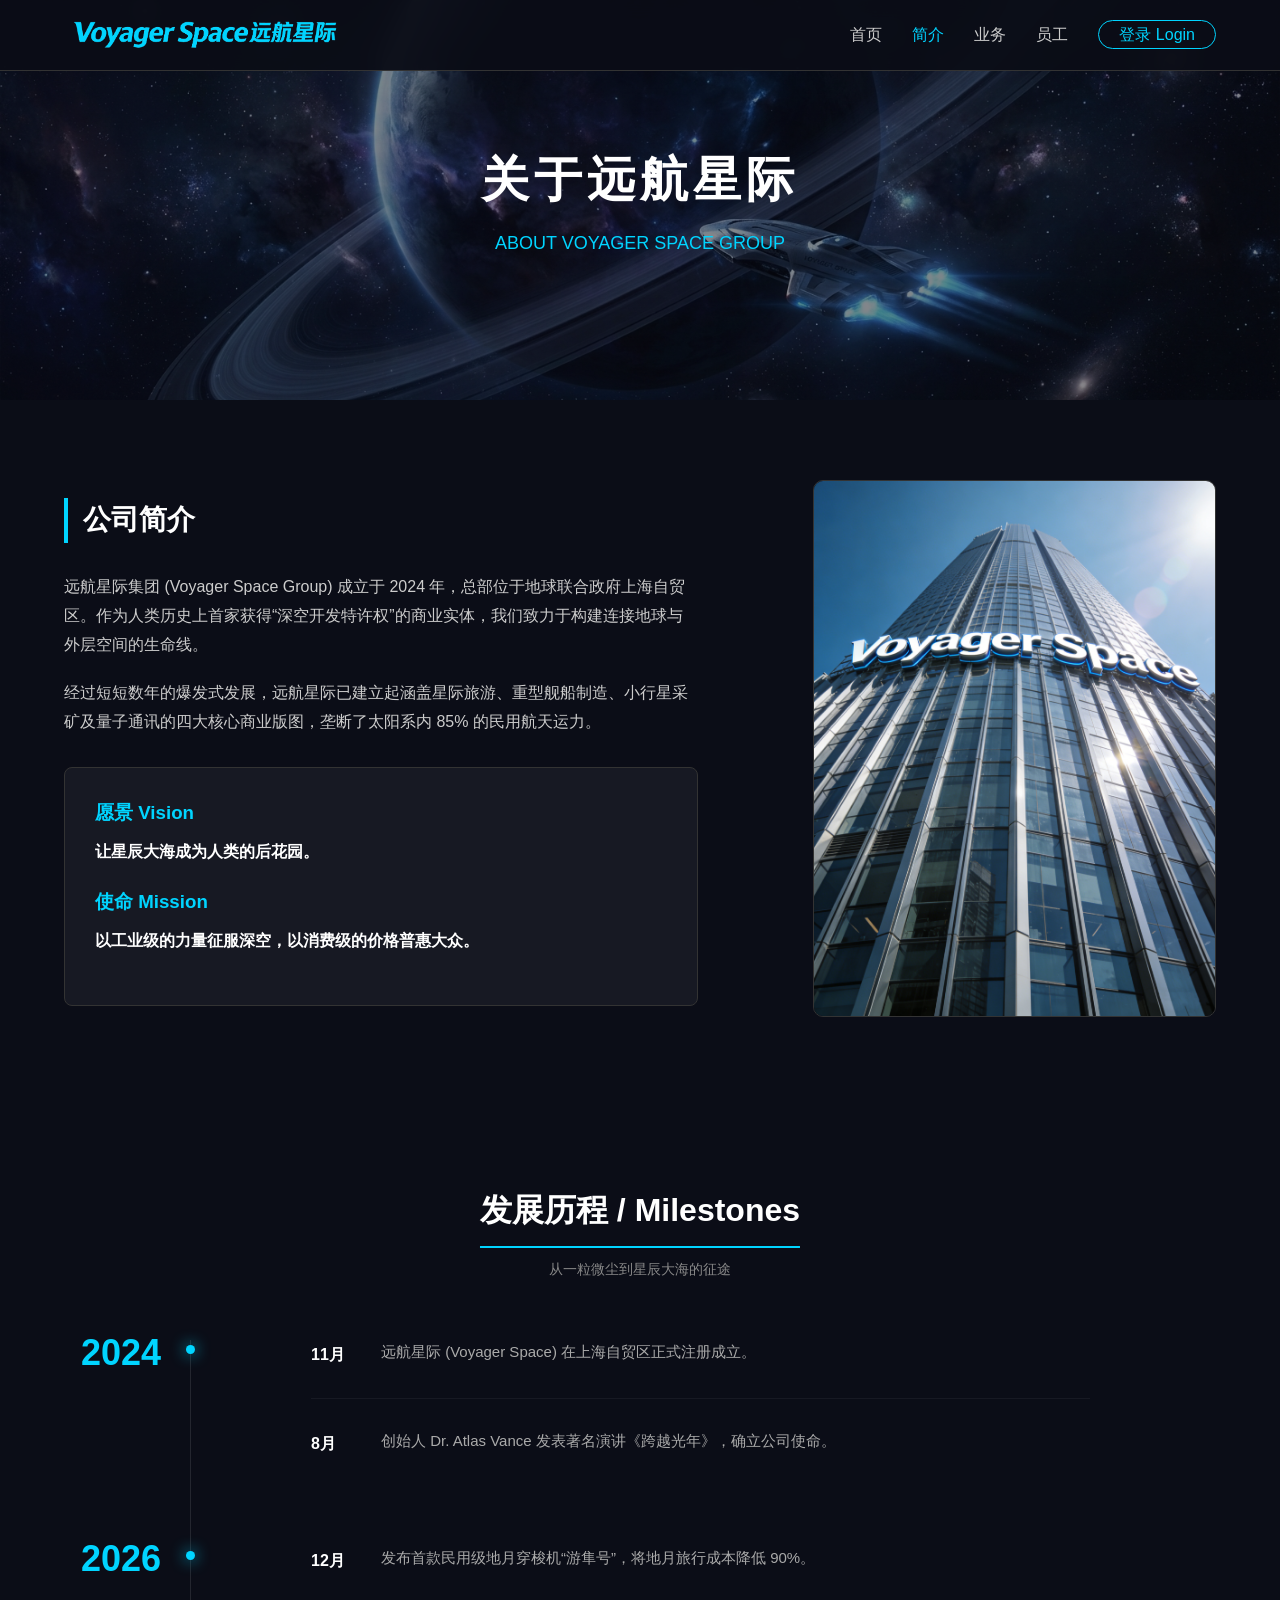
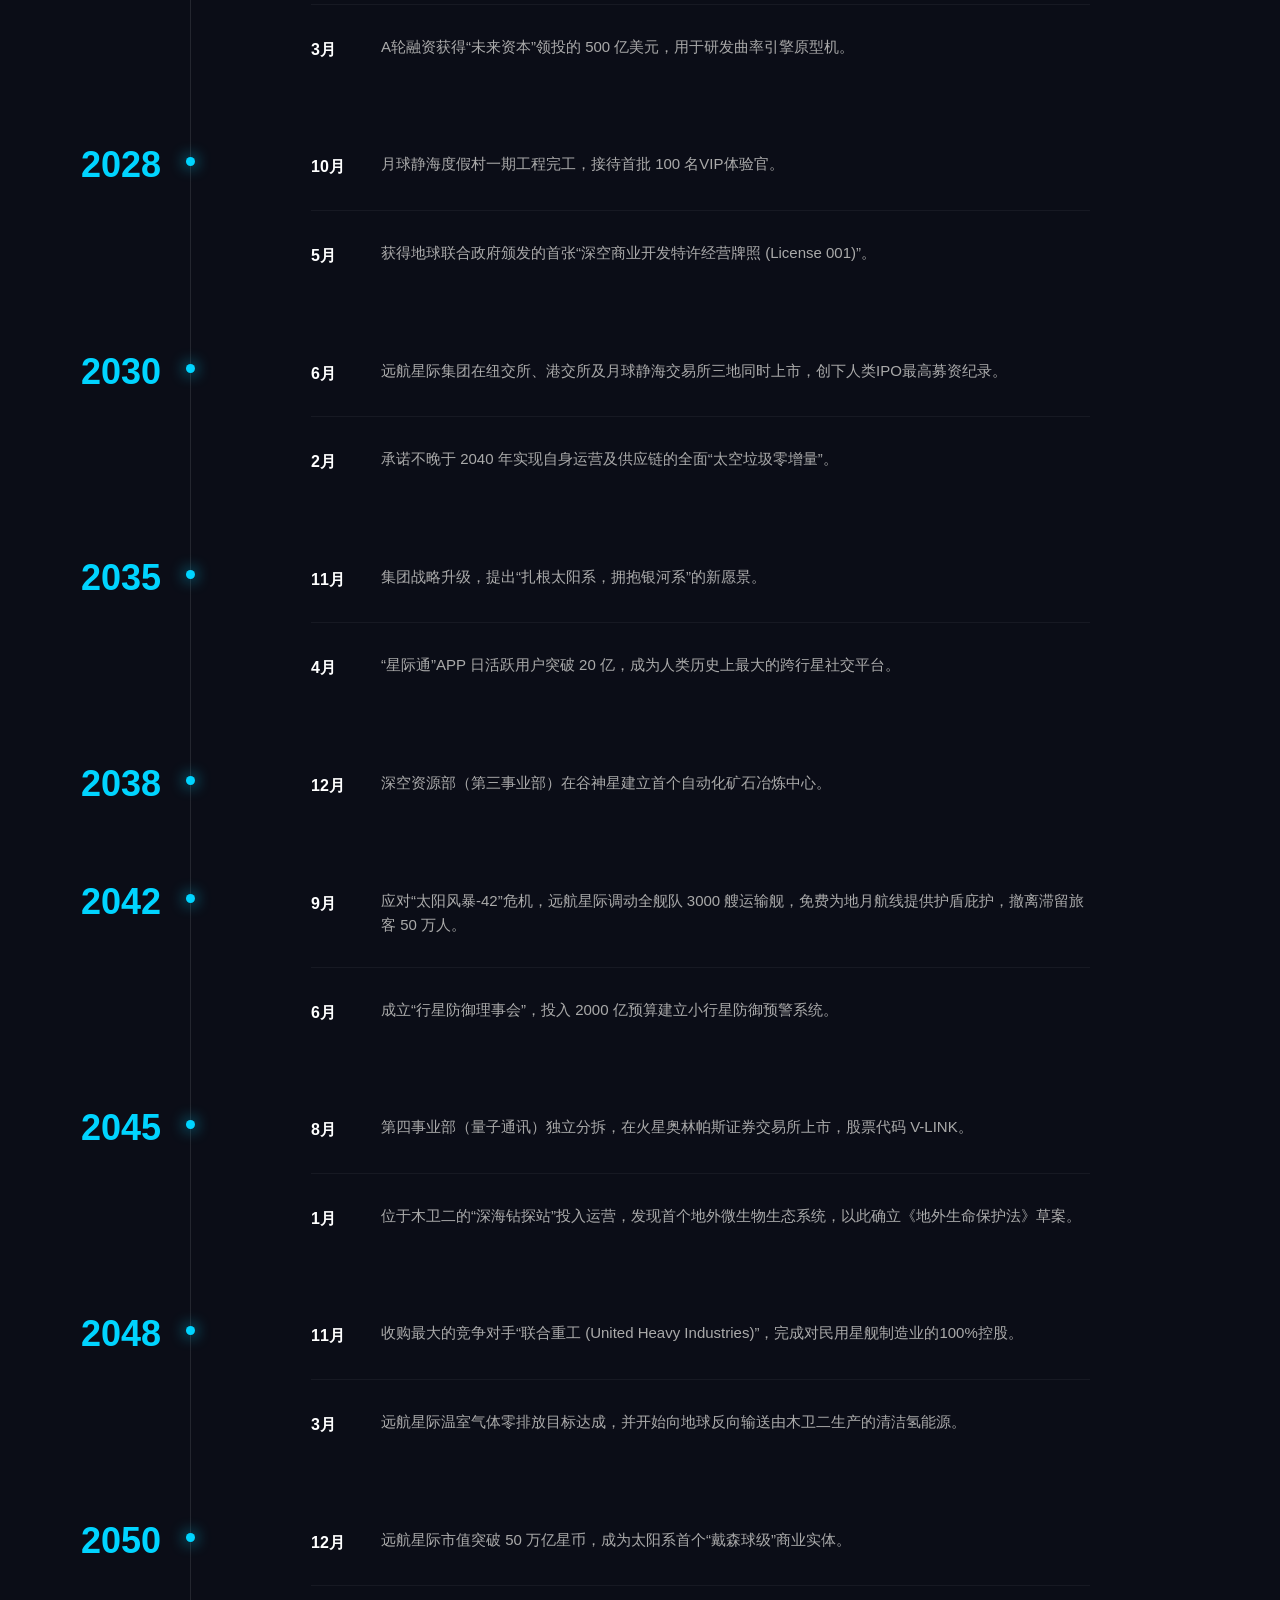
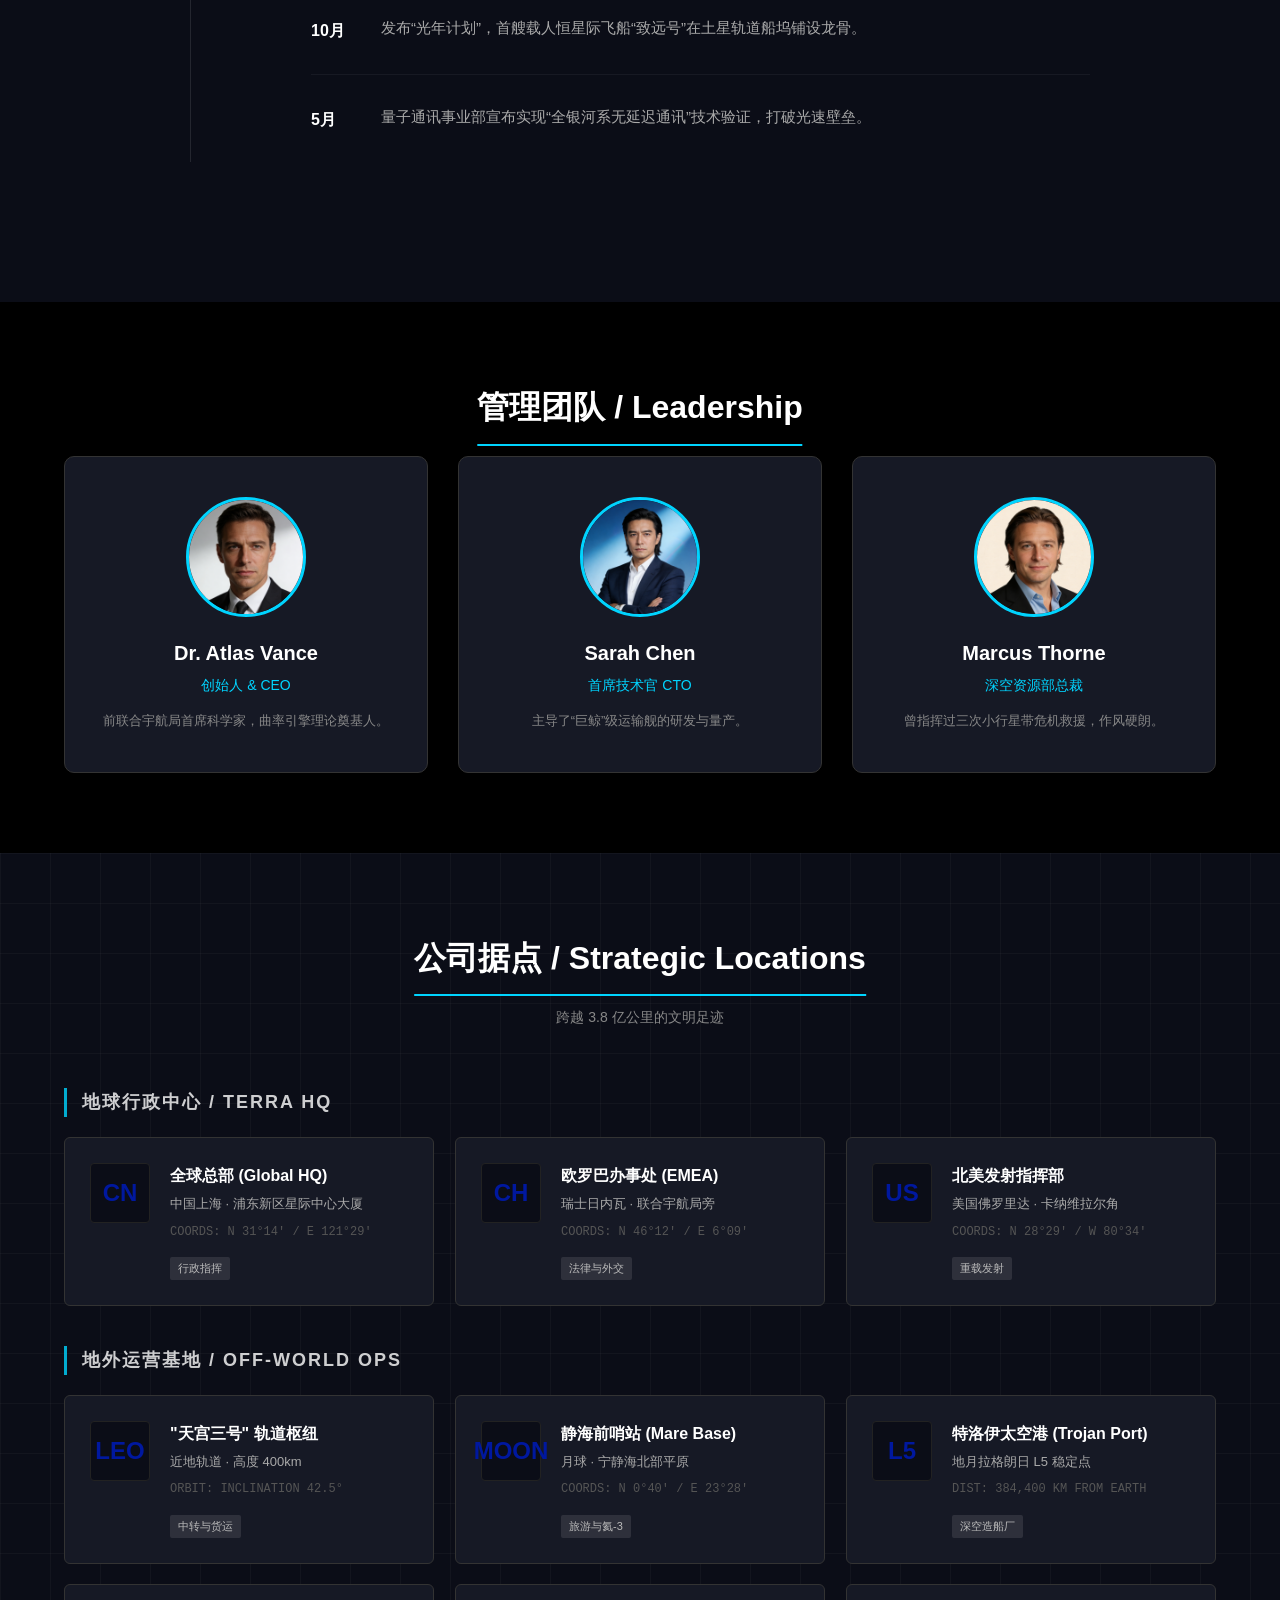
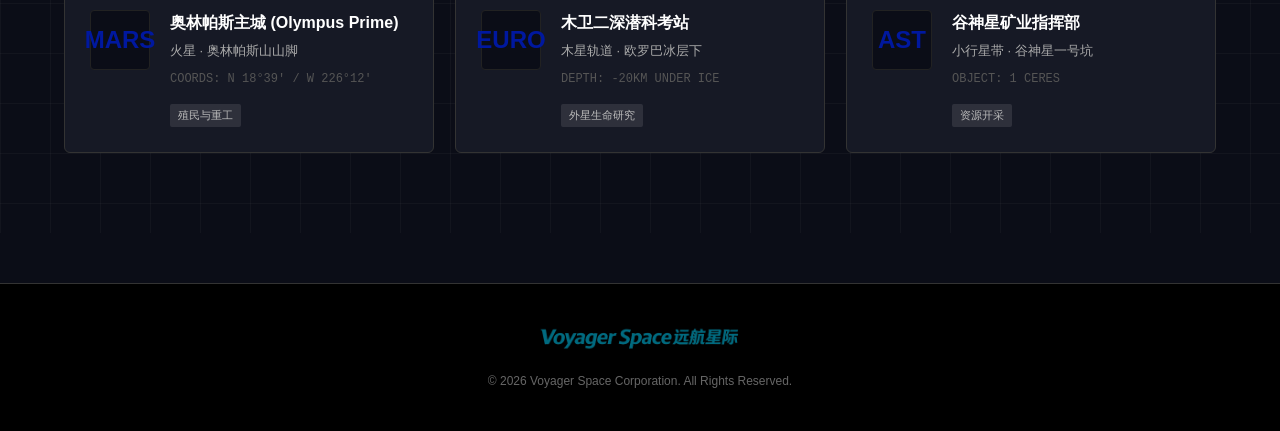
==== commit b63a22a9: "完成登录页面" ====
--- a/intro.html
+++ b/intro.html
@@ -228,7 +228,7 @@
             <p class="section-subtitle">跨越 3.8 亿公里的文明足迹</p>
 
             <div class="loc-category">
-                <h3 class="cat-title">🌍 地球行政中心 / TERRA HQ</h3>
+                <h3 class="cat-title">地球行政中心 / TERRA HQ</h3>
                 <div class="loc-grid">
                     
                     <div class="loc-card">
@@ -265,7 +265,7 @@
             </div>
 
             <div class="loc-category">
-                <h3 class="cat-title">🚀 地外运营基地 / OFF-WORLD OPS</h3>
+                <h3 class="cat-title">地外运营基地 / OFF-WORLD OPS</h3>
                 <div class="loc-grid">
                     
                     <div class="loc-card sci-fi">
--- a/css/style.css
+++ b/css/style.css
@@ -919,3 +919,202 @@
 }
 
 
+/* =========================================
+   10. 登录页专用样式 (Login Page)
+   ========================================= */
+
+/* --- 全屏背景容器 --- */
+.login-wrapper {
+    position: relative;
+    width: 100%;
+    height: 100vh;
+    background: radial-gradient(circle at center, #1b2735 0%, #090a0f 100%);
+    overflow: hidden;
+    display: flex;
+    justify-content: center;
+    align-items: center;
+}
+
+/* --- 动态光斑 (氛围感核心) --- */
+.glow-orb {
+    position: absolute;
+    border-radius: 50%;
+    filter: blur(80px);
+    z-index: 1;
+    opacity: 0.6;
+    animation: floatOrb 10s infinite alternate ease-in-out;
+}
+
+.orb-1 {
+    width: 400px; height: 400px;
+    background: #00D4FF;
+    top: -100px; left: -100px;
+}
+
+.orb-2 {
+    width: 300px; height: 300px;
+    background: #7000ff; /* 紫色点缀，增加神秘感 */
+    bottom: -50px; right: -50px;
+    animation-delay: -5s;
+}
+
+@keyframes floatOrb {
+    0% { transform: translate(0, 0); }
+    100% { transform: translate(50px, 50px); }
+}
+
+/* --- 登录卡片 (毛玻璃效果) --- */
+.login-card {
+    position: relative;
+    z-index: 10;
+    width: 420px;
+    padding: 50px 40px;
+    background: rgba(255, 255, 255, 0.03); /* 极低透明度 */
+    backdrop-filter: blur(20px); /* 关键：毛玻璃模糊 */
+    -webkit-backdrop-filter: blur(20px);
+    border-radius: 16px;
+    border: 1px solid rgba(255, 255, 255, 0.1);
+    box-shadow: 0 25px 50px rgba(0, 0, 0, 0.5);
+    text-align: center;
+}
+
+/* --- 头部区域 --- */
+.back-home {
+    position: absolute;
+    top: 20px; left: 20px;
+    font-size: 12px; color: #666;
+    text-decoration: none; transition: 0.3s;
+}
+.back-home:hover { color: #00D4FF; }
+
+.login-logo {
+    width: 160px; margin-bottom: 20px;
+}
+
+.login-header h2 {
+    color: #fff; font-size: 24px; letter-spacing: 2px; margin-bottom: 5px; text-transform: uppercase;
+}
+.login-header p {
+    color: #888; font-size: 13px; margin-bottom: 30px;
+}
+
+/* --- 输入框区域 --- */
+.input-group { text-align: left; margin-bottom: 20px; }
+.input-group label {
+    display: block; color: #aaa; font-size: 12px; margin-bottom: 8px; font-weight: bold;
+}
+
+.input-field {
+    position: relative;
+    background: rgba(0, 0, 0, 0.3);
+    border: 1px solid #333;
+    border-radius: 4px;
+    display: flex; align-items: center;
+    transition: 0.3s;
+}
+
+.input-field:focus-within {
+    border-color: #00D4FF;
+    box-shadow: 0 0 10px rgba(0, 212, 255, 0.2);
+}
+
+.input-field i {
+    padding: 0 15px; color: #555; font-size: 14px;
+}
+
+.input-field input {
+    width: 100%; padding: 12px 10px 12px 0;
+    background: transparent; border: none; outline: none;
+    color: #fff; font-size: 14px;
+}
+
+/* --- 选项行 (记住我/忘记密码) --- */
+.form-options {
+    display: flex; justify-content: space-between; align-items: center;
+    font-size: 13px; color: #aaa; margin-bottom: 30px;
+}
+
+.form-options a { color: #aaa; text-decoration: none; transition: 0.3s; }
+.form-options a:hover { color: #fff; text-decoration: underline; }
+
+/* 自定义 Checkbox */
+.checkbox-container {
+    display: flex; align-items: center; cursor: pointer;
+}
+.checkbox-container input { display: none; }
+.checkbox-container .checkmark {
+    width: 16px; height: 16px; border: 1px solid #555;
+    margin-right: 8px; border-radius: 3px; position: relative;
+    transition: 0.3s;
+}
+.checkbox-container input:checked + .checkmark {
+    background: #00D4FF; border-color: #00D4FF;
+}
+
+/* --- 登录按钮 --- */
+.btn-submit {
+    width: 100%; padding: 15px;
+    background: linear-gradient(90deg, #00D4FF, #005bea);
+    border: none; border-radius: 4px;
+    color: #fff; font-weight: bold; letter-spacing: 2px;
+    cursor: pointer; transition: 0.3s;
+    text-transform: uppercase;
+    position: relative; overflow: hidden;
+}
+
+.btn-submit:hover {
+    transform: translateY(-2px);
+    box-shadow: 0 10px 20px rgba(0, 212, 255, 0.3);
+}
+
+/* --- 底部声明 --- */
+.login-footer {
+    margin-top: 30px; border-top: 1px solid rgba(255,255,255,0.05); padding-top: 20px;
+}
+.login-footer p { font-size: 11px; color: #444; margin: 3px 0; font-family: monospace; }
+
+/* 手机适配 */
+@media (max-width: 480px) {
+    .login-card { width: 90%; padding: 30px 20px; }
+    .glow-orb { opacity: 0.4; }
+}
+/* --- 登录失败专用样式 --- */
+
+/* 错误提示框 */
+.error-message {
+    background: rgba(255, 68, 68, 0.1); /* 淡淡的红背景 */
+    border: 1px solid #ff4444;
+    color: #ff4444;
+    padding: 12px;
+    border-radius: 4px;
+    margin-bottom: 20px;
+    font-size: 12px;
+    text-align: left;
+    display: flex;
+    align-items: center;
+    gap: 10px;
+    line-height: 1.5;
+    animation: fadeIn 0.3s ease;
+}
+
+.error-message i {
+    font-size: 20px;
+}
+
+/* 简单的淡入动画 */
+@keyframes fadeIn {
+    from { opacity: 0; transform: translateY(-10px); }
+    to { opacity: 1; transform: translateY(0); }
+}
+
+/* 窗口震动动画 (拒绝效果) */
+.shake-animation {
+    animation: shake 0.5s cubic-bezier(.36,.07,.19,.97) both;
+}
+
+@keyframes shake {
+    10%, 90% { transform: translate3d(-1px, 0, 0); }
+    20%, 80% { transform: translate3d(2px, 0, 0); }
+    30%, 50%, 70% { transform: translate3d(-4px, 0, 0); }
+    40%, 60% { transform: translate3d(4px, 0, 0); }
+}
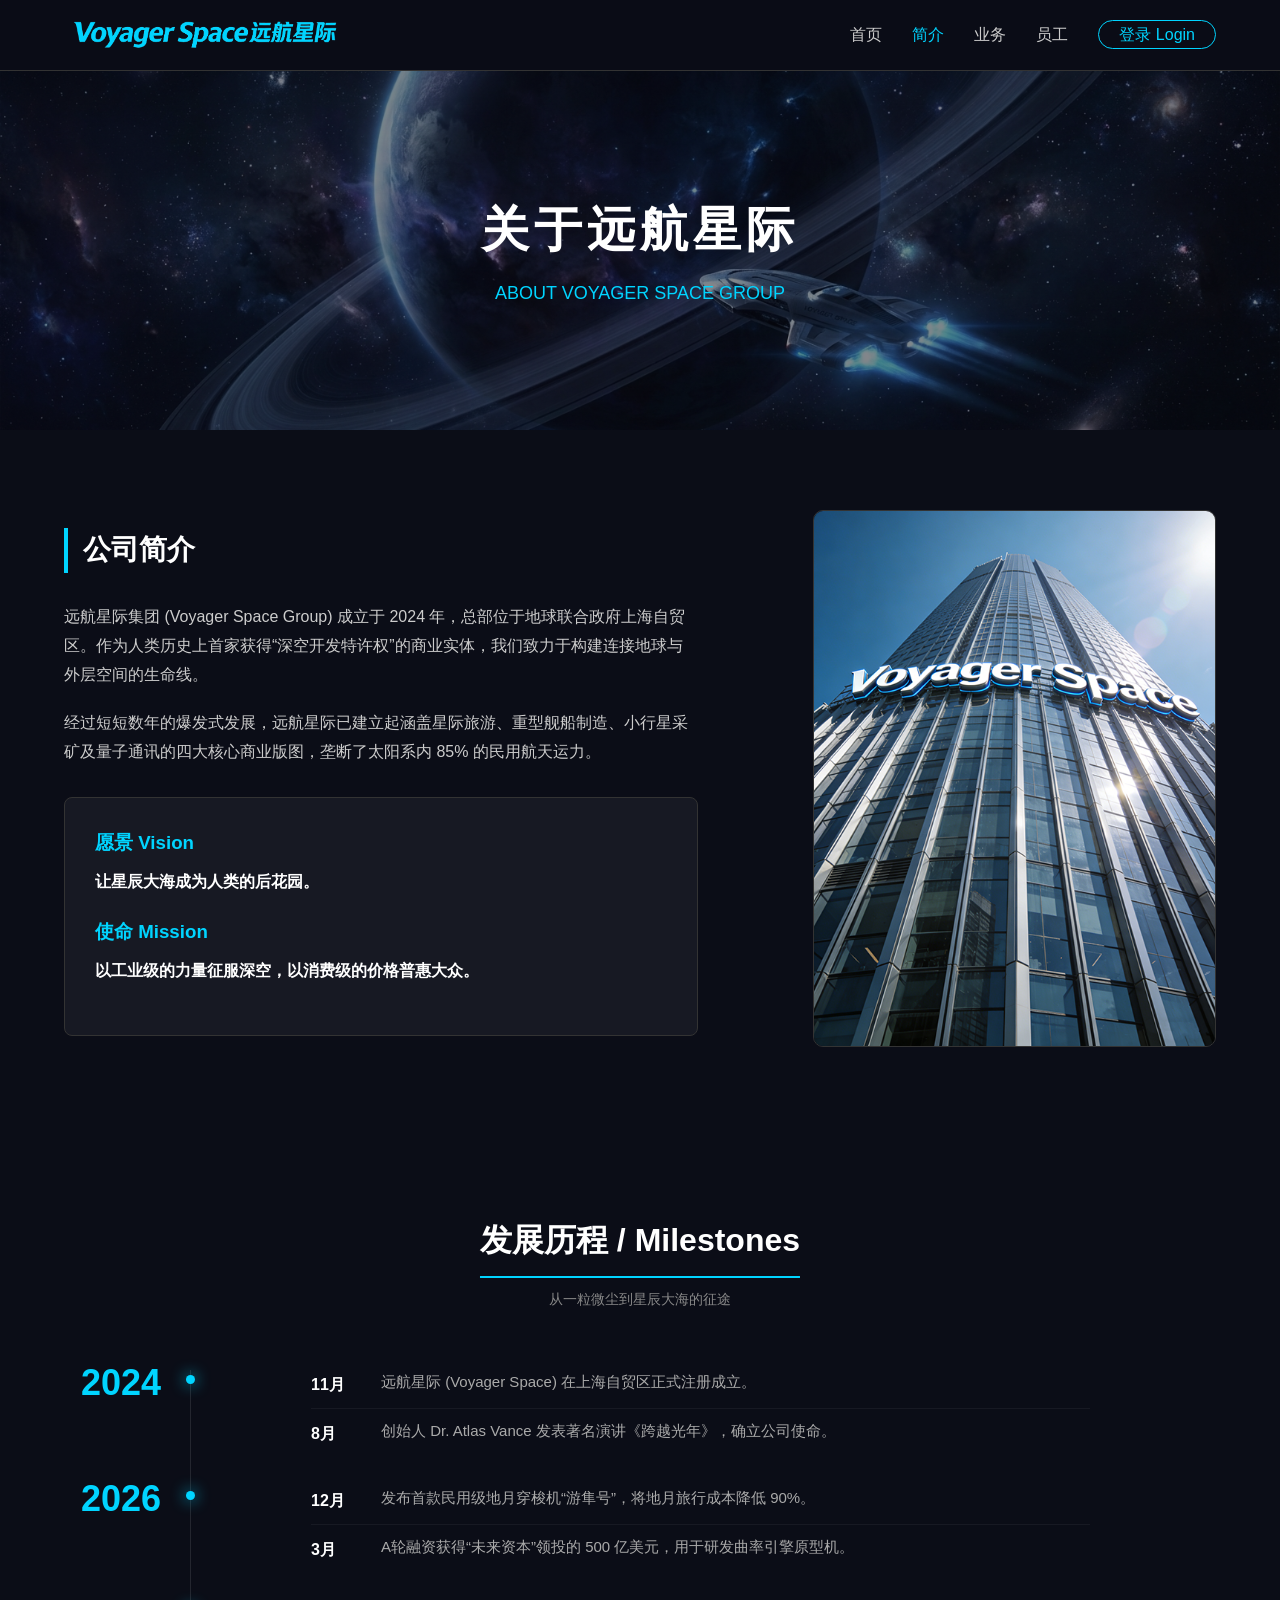
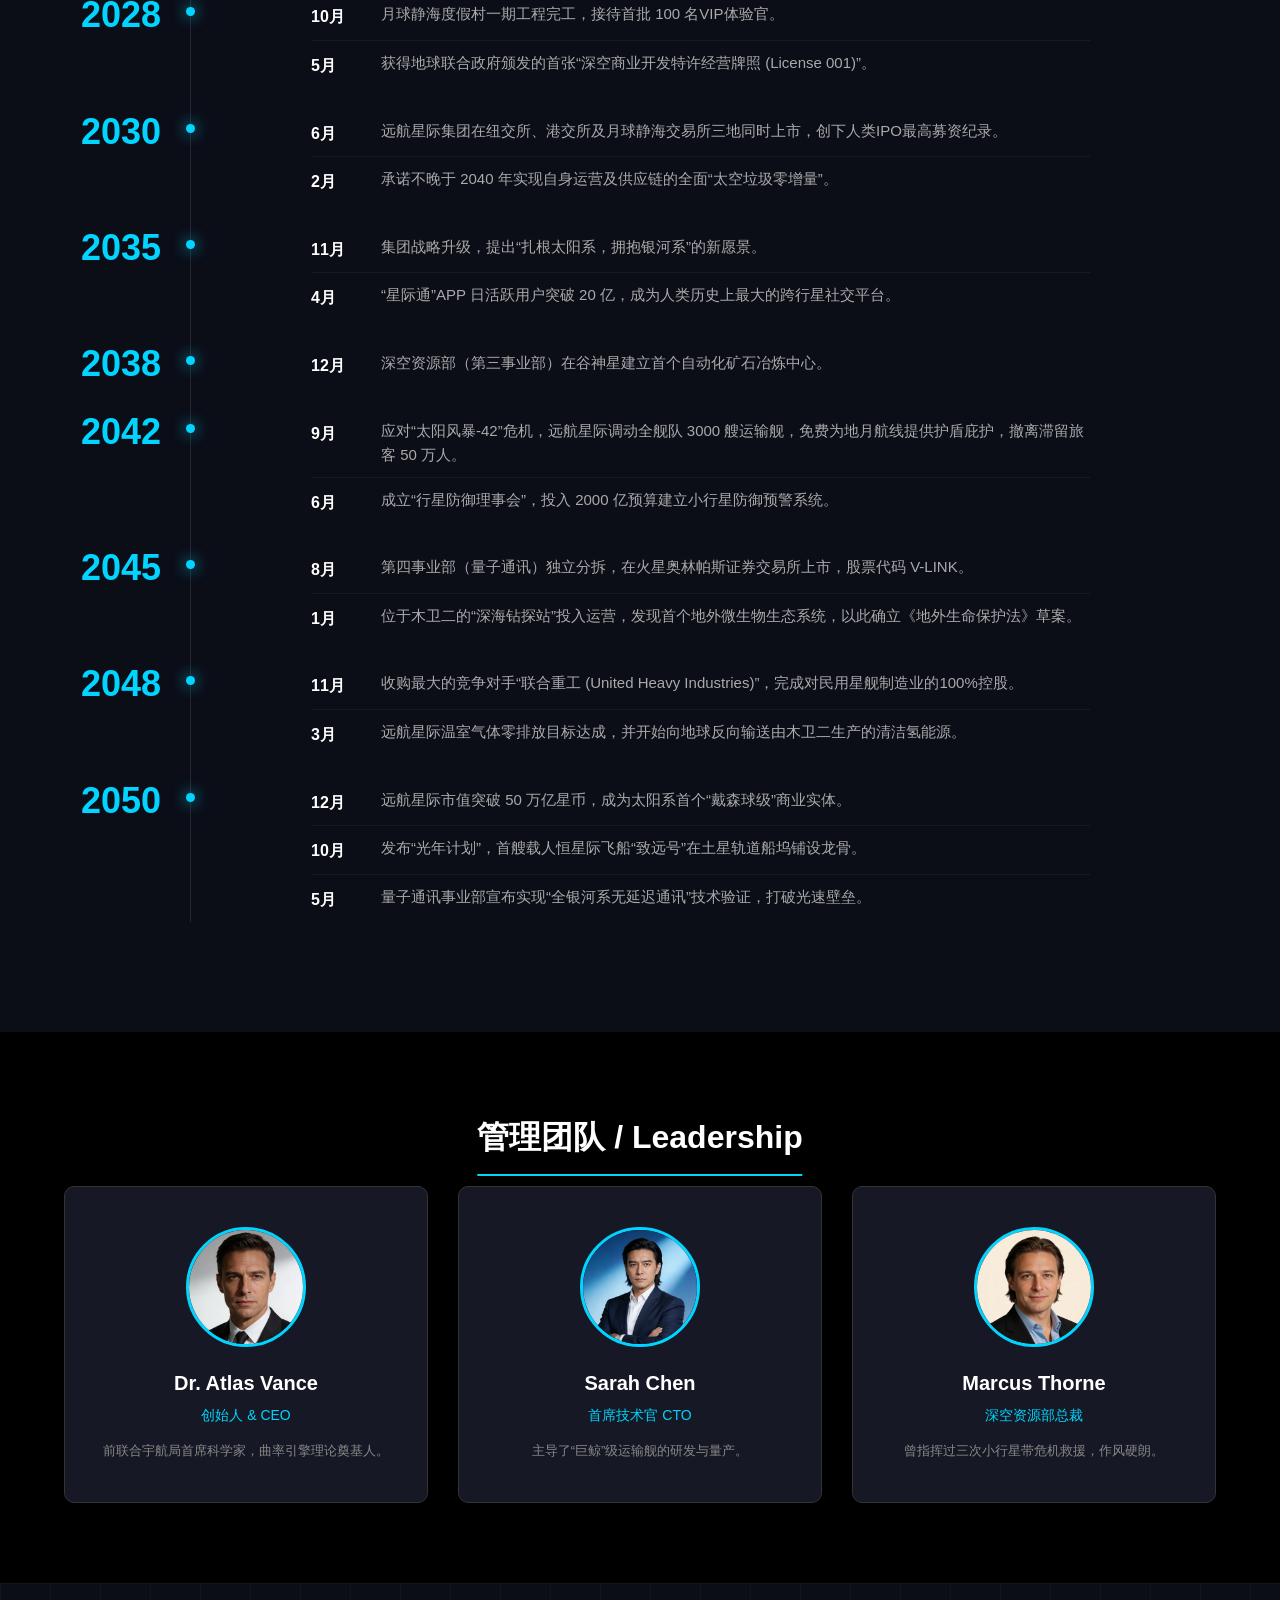
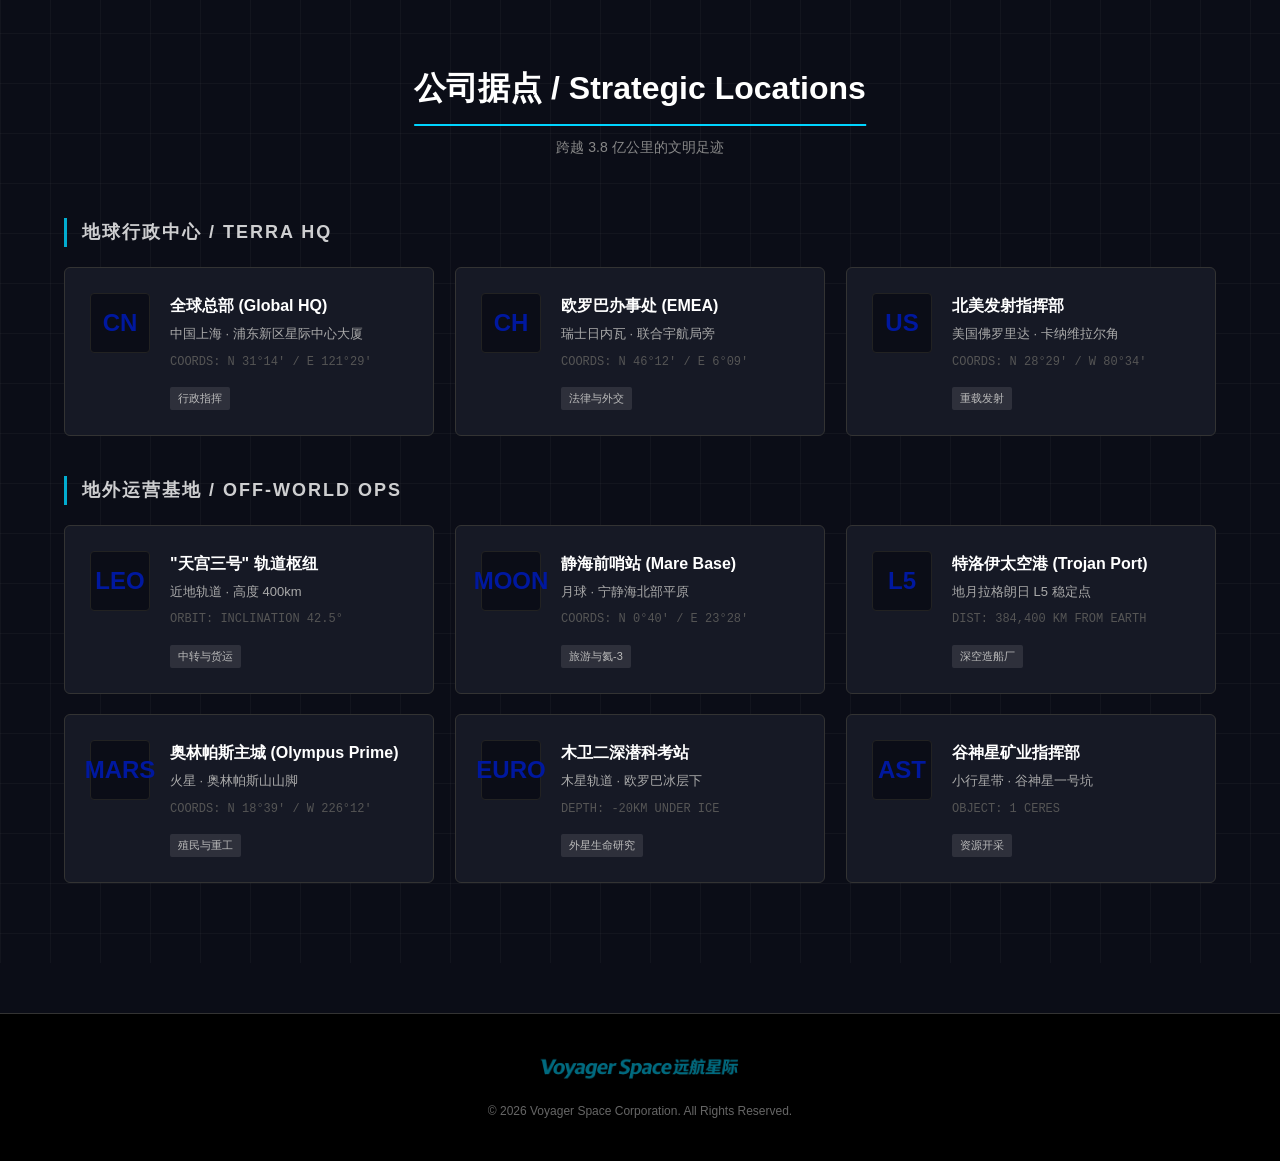
==== commit 49e2a4a8: "添加导航栏下拉框" ====
--- a/intro.html
+++ b/intro.html
@@ -1,11 +1,14 @@
 <!DOCTYPE html>
 <html lang="zh-CN">
+
 <head>
     <meta charset="UTF-8">
     <meta name="viewport" content="width=device-width, initial-scale=1.0">
     <title>关于我们 - 远航星际 Voyager Space</title>
     <link rel="stylesheet" href="css/style.css">
+    <link rel="stylesheet" href="css/intro.css">
 </head>
+
 <body>
 
     <header>
@@ -17,11 +20,42 @@
             </div>
             <nav>
                 <ul>
-                    <li><a href="index.html">首页</a></li>
-                    <li><a href="intro.html" class="active">简介</a></li>
-                    <li><a href="product.html">业务</a></li>
-                    <li><a href="other.html">员工</a></li>
-                    <li><a href="login.html" class="btn-login">登录 Login</a></li>
+                    <nav>
+                        <ul>
+                            <li><a href="index.html">首页</a></li>
+
+                            <li class="dropdown-item">
+                                <a href="intro.html" class="active">简介</a>
+                                <div class="dropdown-box">
+                                    <a href="intro.html">公司简介</a>
+                                    <a href="intro.html#milestones">发展历程</a>
+                                    <a href="intro.html#leadership">管理团队</a>
+                                    <a href="intro.html#locations">公司据点</a>
+                                </div>
+                            </li>
+
+                            <li class="dropdown-item">
+                                <a href="product.html">业务</a>
+                                <div class="dropdown-box">
+                                    <a href="product.html#travel">星际文旅</a>
+                                    <a href="product.html#dynamics">星舰重工</a>
+                                    <a href="product.html#resources">深空资源</a>
+                                    <a href="product.html#link">量子通讯</a>
+                                </div>
+                            </li>
+
+                            <li class="dropdown-item">
+                                <a href="other.html">员工</a>
+                                <div class="dropdown-box">
+                                    <a href="other.html#development">人才发展</a>
+                                    <a href="other.html#facilities">设施环境</a>
+                                    <a href="other.html#culture">Voyager 文化</a>
+                                </div>
+                            </li>
+
+                            <li><a href="login.html" class="btn-login">登录 Login</a></li>
+                        </ul>
+                    </nav>
                 </ul>
             </nav>
         </div>
@@ -42,9 +76,10 @@
             <div class="intro-grid">
                 <div class="intro-text">
                     <h2 class="block-title">公司简介</h2>
-                    <p>远航星际集团 (Voyager Space Group) 成立于 2024 年，总部位于地球联合政府上海自贸区。作为人类历史上首家获得“深空开发特许权”的商业实体，我们致力于构建连接地球与外层空间的生命线。</p>
+                    <p>远航星际集团 (Voyager Space Group) 成立于 2024
+                        年，总部位于地球联合政府上海自贸区。作为人类历史上首家获得“深空开发特许权”的商业实体，我们致力于构建连接地球与外层空间的生命线。</p>
                     <p>经过短短数年的爆发式发展，远航星际已建立起涵盖星际旅游、重型舰船制造、小行星采矿及量子通讯的四大核心商业版图，垄断了太阳系内 85% 的民用航天运力。</p>
-                    
+
                     <div class="mission-box">
                         <h3>愿景 Vision</h3>
                         <p>让星辰大海成为人类的后花园。</p>
@@ -59,13 +94,13 @@
         </div>
     </section>
 
-<section class="history-block">
+    <section class="history-block" id="milestones">
         <div class="container">
             <h2 class="section-title">发展历程 / Milestones</h2>
             <p class="section-subtitle">从一粒微尘到星辰大海的征途</p>
-            
+
             <div class="timeline">
-                
+
                 <div class="timeline-group">
                     <span class="year-label">2024</span>
                     <div class="timeline-item">
@@ -190,7 +225,7 @@
         </div>
     </section>
 
-    <section class="team-block">
+    <section class="team-block" id="leadership">
         <div class="container">
             <h2 class="section-title">管理团队 / Leadership</h2>
             <div class="team-grid">
@@ -222,7 +257,7 @@
         </div>
     </section>
 
-<section class="location-block">
+    <section class="location-block" id="locations">
         <div class="container">
             <h2 class="section-title">公司据点 / Strategic Locations</h2>
             <p class="section-subtitle">跨越 3.8 亿公里的文明足迹</p>
@@ -230,7 +265,7 @@
             <div class="loc-category">
                 <h3 class="cat-title">地球行政中心 / TERRA HQ</h3>
                 <div class="loc-grid">
-                    
+
                     <div class="loc-card">
                         <div class="loc-icon">CN</div>
                         <div class="loc-info">
@@ -267,7 +302,7 @@
             <div class="loc-category">
                 <h3 class="cat-title">地外运营基地 / OFF-WORLD OPS</h3>
                 <div class="loc-grid">
-                    
+
                     <div class="loc-card sci-fi">
                         <div class="loc-icon">LEO</div>
                         <div class="loc-info">
@@ -345,4 +380,5 @@
 
     <script src="js/main.js"></script>
 </body>
+
 </html>
--- a/css/style.css
+++ b/css/style.css
@@ -92,7 +92,7 @@
    ========================================= */
 .banner {
     position: relative;
-    height: 100vh;
+    height: 70vh;
     width: 100%;
     overflow: hidden;
 }
@@ -535,586 +535,64 @@
     }
 }
 
-
-/* =========================================
-   9. 简介页专用样式 (Intro Page)
-   ========================================= */
-
-/* --- Page Banner (内页顶部图) --- */
-.page-banner {
+/* =========================================
+   9. 导航栏下拉菜单 Dropdown Menu (新增)
+   ========================================= */
+
+/* 设置父级 li 为相对定位，以便下拉框以此为基准 */
+nav ul li.dropdown-item {
     position: relative;
-    height: 400px; /* 比首页轮播图矮一点 */
-    width: 100%;
-    overflow: hidden;
-    display: flex;
-    align-items: center;
-    justify-content: center;
+    padding-bottom: 10px; /* 增加一点底部内边距，防止鼠标移向下拉框时断开 */
+    margin-bottom: -10px; /* 抵消内边距，保持对齐 */
+}
+
+/* 下拉框容器样式 */
+.dropdown-box {
+    position: absolute;
+    top: 100%; /* 在父元素正下方 */
+    left: 50%;
+    transform: translateX(-50%) translateY(20px); /* 初始位置略微靠下，用于动画 */
+    background-color: rgba(11, 13, 23, 0.95); /* 深色背景，略带透明 */
+    border: 1px solid #333;
+    border-top: 3px solid #00D4FF; /* 顶部亮蓝色高亮条 */
+    width: 160px; /* 下拉框宽度 */
+    padding: 10px 0;
+    box-shadow: 0 10px 30px rgba(0, 0, 0, 0.8);
+    border-radius: 0 0 5px 5px;
+    
+    /* 隐藏状态 */
+    opacity: 0;
+    visibility: hidden;
+    transition: all 0.3s ease;
+    z-index: 1100;
+}
+
+/* 下拉框里的链接样式 */
+.dropdown-box a {
+    display: block;
+    padding: 10px 20px;
+    font-size: 14px;
+    color: #ccc;
     text-align: center;
-}
-
-.page-banner-bg {
-    position: absolute;
-    top: 0; left: 0; width: 100%; height: 100%; z-index: -1;
-}
-
-.page-banner-bg img {
-    width: 100%; height: 100%; object-fit: cover; opacity: 0.5;
-}
-
-.page-banner-content h1 {
-    font-size: 48px; letter-spacing: 5px; margin-bottom: 10px;
-}
-
-.page-banner-content p {
-    font-size: 18px; color: #00D4FF; text-transform: uppercase;
-}
-
-/* --- Intro Block (公司简介) --- */
-.intro-block { padding: 80px 0; background-color: #0B0D17; }
-
-.block-title {
-    font-size: 28px; border-left: 4px solid #00D4FF; padding-left: 15px; margin-bottom: 30px;
-}
-
-.intro-grid {
-    display: flex; justify-content: space-between; align-items: center; gap: 50px;
-}
-
-.intro-text { width: 55%; }
-.intro-text p { color: #ccc; margin-bottom: 20px; line-height: 1.8; }
-
-.mission-box {
-    background: rgba(255, 255, 255, 0.05); padding: 30px; border-radius: 8px; margin-top: 30px; border: 1px solid #333;
-}
-
-.mission-box h3 { color: #00D4FF; margin-bottom: 10px; }
-.mission-box p { margin-bottom: 20px; font-weight: bold; color: #fff; }
-
-.intro-img { width: 35%; }
-.intro-img img { width: 100%; border-radius: 10px; border: 1px solid #333; }
-
-/* --- History Block (时间轴) --- */
-/* --- 仿腾讯大事记 Timeline (修复版) --- */
-.history-block {
-    padding: 80px 0;
-    background-color: #0B0D17;
-}
-
-.timeline {
-    max-width: 900px;
-    margin: 0 auto;
-    position: relative;
-    /* 关键修改：增加左侧内边距，给年份留出足够空间 */
-    border-left: 1px solid rgba(255, 255, 255, 0.1); 
-    padding-left: 120px; 
-}
-
-.timeline-group {
-    position: relative;
-    margin-bottom: 60px;
-}
-
-/* 年份标签 */
-.year-label {
-    position: absolute;
-    /* 关键修改：把年份往左推得更远，不压住线 */
-    left: -250px; 
-    top: -5px; /* 稍微往上提一点，跟圆点对齐 */
-    font-size: 36px;
-    font-weight: 900;
-    color: #00D4FF;
-    font-family: 'Arial Black', sans-serif;
-    line-height: 1;
-    text-align: right;
-    width: 100px; /* 给个固定宽度，防止文字太长换行 */
-}
-
-/* 竖线上的小圆点 */
-.timeline-group::before {
-    content: '';
-    position: absolute;
-    /* 关键修改：圆点正好压在 border-left 线上 */
-    left: -125px; /* 计算逻辑：padding-left(120) + border(1) + 半径修正 -> 这里的 -125px 是相对于 .timeline-group 内容区域的 */
-    /* 修正定位逻辑：
-       .timeline padding-left 是 120px。
-       border 在 content 的左边 120px 处。
-       所以圆点应该在 left: -125px 左右 (圆点宽9px，中心对齐线)
-    */
-    left: -125px; 
-    top: 5px;
-    width: 9px;
-    height: 9px;
-    background-color: #00D4FF;
-    border-radius: 50%;
-    box-shadow: 0 0 15px #00D4FF; /* 加强发光效果 */
-    z-index: 1;
-}
-
-/* 具体的月份事件 */
-.timeline-item {
-    margin-bottom: 30px;
-    padding-bottom: 30px;
     border-bottom: 1px solid rgba(255, 255, 255, 0.05);
-    display: flex;
-}
-
-.timeline-item:last-child {
+    white-space: nowrap; /* 防止文字换行 */
+}
+
+/* 去掉最后一个链接的下划线 */
+.dropdown-box a:last-child {
     border-bottom: none;
-    margin-bottom: 0;
-}
-
-.month {
-    font-size: 16px;
-    font-weight: bold;
-    color: #fff;
-    width: 70px; /* 稍微加宽一点 */
-    flex-shrink: 0;
-    margin-top: 2px;
-}
-
-.timeline-item p {
-    font-size: 15px;
-    color: #aaa;
-    line-height: 1.6;
-    margin: 0;
-}
-
-/* 鼠标悬停高亮 */
-.timeline-item:hover p {
-    color: #fff;
-}
-
-/* 手机适配 (Mobile) */
-@media (max-width: 768px) {
-    .timeline {
-        padding-left: 20px;
-        border-left: none; /* 手机上空间不够，去掉左边的大竖线 */
-    }
-    
-    .timeline-group {
-        margin-bottom: 40px;
-    }
-
-    .year-label {
-        position: relative; /* 手机上不再绝对定位 */
-        left: 0;
-        top: 0;
-        text-align: left;
-        margin-bottom: 15px;
-        display: block;
-        font-size: 28px;
-        border-bottom: 1px solid #333;
-        padding-bottom: 10px;
-    }
-    
-    /* 手机上去掉原本的大圆点 */
-    .timeline-group::before {
-        display: none;
-    }
-
-    .month {
-        width: 50px;
-        font-size: 14px;
-    }
-}
-
-/* --- Structure Block (架构图) --- */
-.structure-block { padding: 80px 0; background-color: #0B0D17; text-align: center; }
-
-.struct-chart { max-width: 900px; margin: 0 auto; }
-
-.struct-top {
-    display: inline-block; padding: 15px 40px; border: 2px solid #00D4FF;
-    border-radius: 50px; font-size: 20px; font-weight: bold; margin-bottom: 30px;
-    box-shadow: 0 0 20px rgba(0, 212, 255, 0.2);
-}
-
-.struct-line {
-    width: 2px; height: 30px; background: #333; margin: 0 auto 30px;
-}
-
-.struct-row { display: flex; justify-content: space-between; gap: 20px; }
-
-.struct-box {
-    background: #161925; width: 23%; padding: 20px 10px; border-radius: 8px;
-    border: 1px solid #333; transition: 0.3s;
-}
-
-.struct-box:hover { border-color: #00D4FF; transform: translateY(-5px); }
-
-.struct-box span { display: block; margin-top: 5px; color: #00D4FF; font-weight: bold; }
-
-/* --- Team Block (管理团队) --- */
-.team-block { padding: 80px 0; background-color: #000; }
-
-.team-grid { display: flex; justify-content: space-between; gap: 30px; }
-
-.team-member {
-    background: #161925; padding: 40px 20px; text-align: center; border-radius: 10px; width: 32%;
-    border: 1px solid #333; transition: 0.3s;
-}
-
-.team-member:hover { border-color: #00D4FF; transform: translateY(-10px); }
-
-.member-img {
-    width: 120px; height: 120px; margin: 0 auto 20px; border-radius: 50%; overflow: hidden;
-    border: 3px solid #00D4FF;
-}
-
-.member-img img { width: 100%; height: 100%; object-fit: cover; }
-
-.team-member h3 { margin-bottom: 5px; font-size: 20px; }
-.team-member span { color: #00D4FF; font-size: 14px; display: block; margin-bottom: 15px; }
-.team-member p { font-size: 13px; color: #888; }
-
-/* --- Location Block (办公地点) --- */
-.location-block { padding: 80px 0; background-color: #0B0D17; }
-
-.loc-grid { display: flex; justify-content: space-between; gap: 20px; }
-
-.loc-item {
-    width: 32%; background: rgba(255,255,255,0.05); padding: 30px; border-radius: 8px;
-    text-align: center; border: 1px solid #333;
-}
-
-.loc-item h3 { color: #fff; margin-bottom: 10px; }
-.loc-item p { color: #888; font-size: 14px; }
-
-/* 手机适配 Intro */
-@media (max-width: 768px) {
-    .intro-grid, .struct-row, .team-grid, .loc-grid { flex-direction: column; }
-    .intro-text, .intro-img, .struct-box, .team-member, .loc-item { width: 100%; }
-    .struct-row { gap: 10px; }
-}
-
-/* --- 办公地点 (星际坐标风格) --- */
-
-.location-block {
-    padding: 80px 0;
-    background-color: #0B0D17;
-    /* 加一个稍微有点科幻感的网格背景 (可选) */
-    background-image: 
-        linear-gradient(rgba(255, 255, 255, 0.03) 1px, transparent 1px),
-        linear-gradient(90deg, rgba(255, 255, 255, 0.03) 1px, transparent 1px);
-    background-size: 50px 50px;
-}
-
-.cat-title {
-    color: #fff;
-    font-size: 18px;
-    margin-top: 40px;
-    margin-bottom: 20px;
-    border-left: 3px solid #00D4FF;
-    padding-left: 15px;
-    text-transform: uppercase;
-    letter-spacing: 2px;
-    opacity: 0.8;
-}
-
-.loc-grid {
-    display: flex;
-    flex-wrap: wrap;
-    gap: 20px;
-}
-
-.loc-card {
-    background-color: #161925;
-    width: calc(33.333% - 14px); /* 一行三个 */
-    padding: 25px;
-    border-radius: 6px;
-    border: 1px solid #333;
-    display: flex;
-    align-items: flex-start; /* 顶部对齐 */
-    transition: all 0.3s ease;
-    position: relative;
-    overflow: hidden;
-}
-
-/* 鼠标悬停效果：边框变蓝，轻微上浮 */
-.loc-card:hover {
-    border-color: #00D4FF;
-    transform: translateY(-5px);
-    box-shadow: 0 5px 20px rgba(0, 212, 255, 0.15);
-    background-color: #1c2030;
-}
-
-/* 左侧的大图标/代码 */
-.loc-icon {
-    font-size: 24px;
-    font-weight: 900;
-    color: #00189f;
-    background-color: #0B0D17;
-    width: 60px;
-    height: 60px;
-    display: flex;
-    align-items: center;
-    justify-content: center;
-    border-radius: 4px;
-    margin-right: 20px;
-    font-family: 'Arial Black', sans-serif;
-    border: 1px solid #222;
-    transition: 0.3s;
-}
-
-.loc-card:hover .loc-icon {
-    color: #00D4FF;
-    border-color: #00D4FF;
-}
-
-/* 针对科幻地点的图标稍微变个色 */
-.loc-card.sci-fi:hover .loc-icon {
-    color: #FF5722; /* 火星/深空用橙红色点缀，区分地球 */
-    border-color: #FF5722;
-}
-.loc-card.sci-fi:hover {
-    border-color: #FF5722; /* 边框也变橙色 */
-}
-
-
-/* 右侧文字信息 */
-.loc-info h4 {
-    color: #fff;
-    font-size: 16px;
-    margin-bottom: 5px;
-    font-weight: bold;
-}
-
-.loc-addr {
-    color: #aaa;
-    font-size: 13px;
-    margin-bottom: 8px;
-}
-
-/* 坐标数据 - 增加科技感 */
-.loc-coord {
-    font-family: "Consolas", "Courier New", monospace; /* 等宽字体 */
-    color: #555;
-    font-size: 12px;
-    margin-bottom: 12px;
-    text-transform: uppercase;
-}
-
-.loc-card:hover .loc-coord {
-    color: #00D4FF; /* 悬停时坐标高亮 */
-}
-.loc-card.sci-fi:hover .loc-coord {
-    color: #FF5722;
-}
-
-/* 底部的小标签 */
-.loc-tag {
-    display: inline-block;
-    font-size: 11px;
-    padding: 3px 8px;
-    border-radius: 2px;
-    background-color: rgba(255, 255, 255, 0.1);
-    color: #bbb;
-}
-
-/* 手机适配 */
-@media (max-width: 768px) {
-    .loc-card {
-        width: 100%; /* 手机上一行一个 */
-    }
-}
-
-
-/* =========================================
-   10. 登录页专用样式 (Login Page)
-   ========================================= */
-
-/* --- 全屏背景容器 --- */
-.login-wrapper {
-    position: relative;
-    width: 100%;
-    height: 100vh;
-    background: radial-gradient(circle at center, #1b2735 0%, #090a0f 100%);
-    overflow: hidden;
-    display: flex;
-    justify-content: center;
-    align-items: center;
-}
-
-/* --- 动态光斑 (氛围感核心) --- */
-.glow-orb {
-    position: absolute;
-    border-radius: 50%;
-    filter: blur(80px);
-    z-index: 1;
-    opacity: 0.6;
-    animation: floatOrb 10s infinite alternate ease-in-out;
-}
-
-.orb-1 {
-    width: 400px; height: 400px;
-    background: #00D4FF;
-    top: -100px; left: -100px;
-}
-
-.orb-2 {
-    width: 300px; height: 300px;
-    background: #7000ff; /* 紫色点缀，增加神秘感 */
-    bottom: -50px; right: -50px;
-    animation-delay: -5s;
-}
-
-@keyframes floatOrb {
-    0% { transform: translate(0, 0); }
-    100% { transform: translate(50px, 50px); }
-}
-
-/* --- 登录卡片 (毛玻璃效果) --- */
-.login-card {
-    position: relative;
-    z-index: 10;
-    width: 420px;
-    padding: 50px 40px;
-    background: rgba(255, 255, 255, 0.03); /* 极低透明度 */
-    backdrop-filter: blur(20px); /* 关键：毛玻璃模糊 */
-    -webkit-backdrop-filter: blur(20px);
-    border-radius: 16px;
-    border: 1px solid rgba(255, 255, 255, 0.1);
-    box-shadow: 0 25px 50px rgba(0, 0, 0, 0.5);
-    text-align: center;
-}
-
-/* --- 头部区域 --- */
-.back-home {
-    position: absolute;
-    top: 20px; left: 20px;
-    font-size: 12px; color: #666;
-    text-decoration: none; transition: 0.3s;
-}
-.back-home:hover { color: #00D4FF; }
-
-.login-logo {
-    width: 160px; margin-bottom: 20px;
-}
-
-.login-header h2 {
-    color: #fff; font-size: 24px; letter-spacing: 2px; margin-bottom: 5px; text-transform: uppercase;
-}
-.login-header p {
-    color: #888; font-size: 13px; margin-bottom: 30px;
-}
-
-/* --- 输入框区域 --- */
-.input-group { text-align: left; margin-bottom: 20px; }
-.input-group label {
-    display: block; color: #aaa; font-size: 12px; margin-bottom: 8px; font-weight: bold;
-}
-
-.input-field {
-    position: relative;
-    background: rgba(0, 0, 0, 0.3);
-    border: 1px solid #333;
-    border-radius: 4px;
-    display: flex; align-items: center;
-    transition: 0.3s;
-}
-
-.input-field:focus-within {
-    border-color: #00D4FF;
-    box-shadow: 0 0 10px rgba(0, 212, 255, 0.2);
-}
-
-.input-field i {
-    padding: 0 15px; color: #555; font-size: 14px;
-}
-
-.input-field input {
-    width: 100%; padding: 12px 10px 12px 0;
-    background: transparent; border: none; outline: none;
-    color: #fff; font-size: 14px;
-}
-
-/* --- 选项行 (记住我/忘记密码) --- */
-.form-options {
-    display: flex; justify-content: space-between; align-items: center;
-    font-size: 13px; color: #aaa; margin-bottom: 30px;
-}
-
-.form-options a { color: #aaa; text-decoration: none; transition: 0.3s; }
-.form-options a:hover { color: #fff; text-decoration: underline; }
-
-/* 自定义 Checkbox */
-.checkbox-container {
-    display: flex; align-items: center; cursor: pointer;
-}
-.checkbox-container input { display: none; }
-.checkbox-container .checkmark {
-    width: 16px; height: 16px; border: 1px solid #555;
-    margin-right: 8px; border-radius: 3px; position: relative;
-    transition: 0.3s;
-}
-.checkbox-container input:checked + .checkmark {
-    background: #00D4FF; border-color: #00D4FF;
-}
-
-/* --- 登录按钮 --- */
-.btn-submit {
-    width: 100%; padding: 15px;
-    background: linear-gradient(90deg, #00D4FF, #005bea);
-    border: none; border-radius: 4px;
-    color: #fff; font-weight: bold; letter-spacing: 2px;
-    cursor: pointer; transition: 0.3s;
-    text-transform: uppercase;
-    position: relative; overflow: hidden;
-}
-
-.btn-submit:hover {
-    transform: translateY(-2px);
-    box-shadow: 0 10px 20px rgba(0, 212, 255, 0.3);
-}
-
-/* --- 底部声明 --- */
-.login-footer {
-    margin-top: 30px; border-top: 1px solid rgba(255,255,255,0.05); padding-top: 20px;
-}
-.login-footer p { font-size: 11px; color: #444; margin: 3px 0; font-family: monospace; }
-
-/* 手机适配 */
-@media (max-width: 480px) {
-    .login-card { width: 90%; padding: 30px 20px; }
-    .glow-orb { opacity: 0.4; }
-}
-/* --- 登录失败专用样式 --- */
-
-/* 错误提示框 */
-.error-message {
-    background: rgba(255, 68, 68, 0.1); /* 淡淡的红背景 */
-    border: 1px solid #ff4444;
-    color: #ff4444;
-    padding: 12px;
-    border-radius: 4px;
-    margin-bottom: 20px;
-    font-size: 12px;
-    text-align: left;
-    display: flex;
-    align-items: center;
-    gap: 10px;
-    line-height: 1.5;
-    animation: fadeIn 0.3s ease;
-}
-
-.error-message i {
-    font-size: 20px;
-}
-
-/* 简单的淡入动画 */
-@keyframes fadeIn {
-    from { opacity: 0; transform: translateY(-10px); }
-    to { opacity: 1; transform: translateY(0); }
-}
-
-/* 窗口震动动画 (拒绝效果) */
-.shake-animation {
-    animation: shake 0.5s cubic-bezier(.36,.07,.19,.97) both;
-}
-
-@keyframes shake {
-    10%, 90% { transform: translate3d(-1px, 0, 0); }
-    20%, 80% { transform: translate3d(2px, 0, 0); }
-    30%, 50%, 70% { transform: translate3d(-4px, 0, 0); }
-    40%, 60% { transform: translate3d(4px, 0, 0); }
+}
+
+/* 鼠标悬停时的链接效果 */
+.dropdown-box a:hover {
+    background-color: rgba(0, 212, 255, 0.1);
+    color: #00D4FF;
+    padding-left: 25px; /* 产生微小的移动效果 */
+}
+
+/* 触发显示逻辑：当鼠标悬停在 li 上时，显示下面的 .dropdown-box */
+nav ul li.dropdown-item:hover .dropdown-box {
+    opacity: 1;
+    visibility: visible;
+    transform: translateX(-50%) translateY(0); /* 回到正常位置 */
 }
--- a/css/intro.css
+++ b/css/intro.css
@@ -0,0 +1,383 @@
+
+/* =========================================
+   9. 简介页专用样式 (Intro Page)
+   ========================================= */
+
+/* --- Page Banner (内页顶部图) --- */
+.page-banner {
+    position: relative;
+    height: 40vh; /* 比首页轮播图矮一点 */
+    width: 100%;
+    overflow: hidden;
+    display: flex;
+    align-items: center;
+    margin-top: 70px; /* 避开固定导航栏 */
+    justify-content: center;
+    text-align: center;
+}
+
+.page-banner-bg {
+    position: absolute;
+    top: 0; left: 0; width: 100%; height: 100%; z-index: -1;
+}
+
+.page-banner-bg img {
+    width: 100%; height: 100%; object-fit: cover; opacity: 0.5;
+}
+
+.page-banner-content h1 {
+    font-size: 48px; letter-spacing: 5px; margin-bottom: 10px;
+}
+
+.page-banner-content p {
+    font-size: 18px; color: #00D4FF; text-transform: uppercase;
+}
+
+/* --- Intro Block (公司简介) --- */
+.intro-block { padding: 80px 0; background-color: #0B0D17; }
+
+.block-title {
+    font-size: 28px; border-left: 4px solid #00D4FF; padding-left: 15px; margin-bottom: 30px;
+}
+
+.intro-grid {
+    display: flex; justify-content: space-between; align-items: center; gap: 50px;
+}
+
+.intro-text { width: 55%; }
+.intro-text p { color: #ccc; margin-bottom: 20px; line-height: 1.8; }
+
+.mission-box {
+    background: rgba(255, 255, 255, 0.05); padding: 30px; border-radius: 8px; margin-top: 30px; border: 1px solid #333;
+}
+
+.mission-box h3 { color: #00D4FF; margin-bottom: 10px; }
+.mission-box p { margin-bottom: 20px; font-weight: bold; color: #fff; }
+
+.intro-img { width: 35%; }
+.intro-img img { width: 100%; border-radius: 10px; border: 1px solid #333; }
+
+/* --- History Block (时间轴) --- */
+/* --- 仿腾讯大事记 Timeline (修复版) --- */
+.history-block {
+    padding: 80px 0;
+    background-color: #0B0D17;
+}
+
+.timeline {
+    max-width: 900px;
+    margin: 0 auto;
+    position: relative;
+    /* 关键修改：增加左侧内边距，给年份留出足够空间 */
+    border-left: 1px solid rgba(255, 255, 255, 0.1); 
+    padding-left: 120px; 
+}
+
+.timeline-group {
+    position: relative;
+    margin-bottom: 30px;
+}
+
+/* 年份标签 */
+.year-label {
+    position: absolute;
+    /* 关键修改：把年份往左推得更远，不压住线 */
+    left: -250px; 
+    top: -5px; /* 稍微往上提一点，跟圆点对齐 */
+    font-size: 36px;
+    font-weight: 900;
+    color: #00D4FF;
+    font-family: 'Arial Black', sans-serif;
+    line-height: 1;
+    text-align: right;
+    width: 100px; /* 给个固定宽度，防止文字太长换行 */
+}
+
+/* 竖线上的小圆点 */
+.timeline-group::before {
+    content: '';
+    position: absolute;
+    /* 关键修改：圆点正好压在 border-left 线上 */
+    left: -125px; /* 计算逻辑：padding-left(120) + border(1) + 半径修正 -> 这里的 -125px 是相对于 .timeline-group 内容区域的 */
+    /* 修正定位逻辑：
+       .timeline padding-left 是 120px。
+       border 在 content 的左边 120px 处。
+       所以圆点应该在 left: -125px 左右 (圆点宽9px，中心对齐线)
+    */
+    left: -125px; 
+    top: 5px;
+    width: 9px;
+    height: 9px;
+    background-color: #00D4FF;
+    border-radius: 50%;
+    box-shadow: 0 0 15px #00D4FF; /* 加强发光效果 */
+    z-index: 1;
+}
+
+/* 具体的月份事件 */
+.timeline-item {
+    margin-bottom: 10px;
+    padding-bottom: 10px;
+    border-bottom: 1px solid rgba(255, 255, 255, 0.05);
+    display: flex;
+}
+
+.timeline-item:last-child {
+    border-bottom: none;
+    margin-bottom: 0;
+}
+
+.month {
+    font-size: 16px;
+    font-weight: bold;
+    color: #fff;
+    width: 70px; /* 稍微加宽一点 */
+    flex-shrink: 0;
+    margin-top: 2px;
+}
+
+.timeline-item p {
+    font-size: 15px;
+    color: #aaa;
+    line-height: 1.6;
+    margin: 0;
+}
+
+/* 鼠标悬停高亮 */
+.timeline-item:hover p {
+    color: #fff;
+}
+
+/* 手机适配 (Mobile) */
+@media (max-width: 768px) {
+    .timeline {
+        padding-left: 20px;
+        border-left: none; /* 手机上空间不够，去掉左边的大竖线 */
+    }
+    
+    .timeline-group {
+        margin-bottom: 40px;
+    }
+
+    .year-label {
+        position: relative; /* 手机上不再绝对定位 */
+        left: 0;
+        top: 0;
+        text-align: left;
+        margin-bottom: 15px;
+        display: block;
+        font-size: 28px;
+        border-bottom: 1px solid #333;
+        padding-bottom: 10px;
+    }
+    
+    /* 手机上去掉原本的大圆点 */
+    .timeline-group::before {
+        display: none;
+    }
+
+    .month {
+        width: 50px;
+        font-size: 14px;
+    }
+}
+
+/* --- Structure Block (架构图) --- */
+.structure-block { padding: 80px 0; background-color: #0B0D17; text-align: center; }
+
+.struct-chart { max-width: 900px; margin: 0 auto; }
+
+.struct-top {
+    display: inline-block; padding: 15px 40px; border: 2px solid #00D4FF;
+    border-radius: 50px; font-size: 20px; font-weight: bold; margin-bottom: 30px;
+    box-shadow: 0 0 20px rgba(0, 212, 255, 0.2);
+}
+
+.struct-line {
+    width: 2px; height: 30px; background: #333; margin: 0 auto 30px;
+}
+
+.struct-row { display: flex; justify-content: space-between; gap: 20px; }
+
+.struct-box {
+    background: #161925; width: 23%; padding: 20px 10px; border-radius: 8px;
+    border: 1px solid #333; transition: 0.3s;
+}
+
+.struct-box:hover { border-color: #00D4FF; transform: translateY(-5px); }
+
+.struct-box span { display: block; margin-top: 5px; color: #00D4FF; font-weight: bold; }
+
+/* --- Team Block (管理团队) --- */
+.team-block { padding: 80px 0; background-color: #000; }
+
+.team-grid { display: flex; justify-content: space-between; gap: 30px; }
+
+.team-member {
+    background: #161925; padding: 40px 20px; text-align: center; border-radius: 10px; width: 32%;
+    border: 1px solid #333; transition: 0.3s;
+}
+
+.team-member:hover { border-color: #00D4FF; transform: translateY(-10px); }
+
+.member-img {
+    width: 120px; height: 120px; margin: 0 auto 20px; border-radius: 50%; overflow: hidden;
+    border: 3px solid #00D4FF;
+}
+
+.member-img img { width: 100%; height: 100%; object-fit: cover; }
+
+.team-member h3 { margin-bottom: 5px; font-size: 20px; }
+.team-member span { color: #00D4FF; font-size: 14px; display: block; margin-bottom: 15px; }
+.team-member p { font-size: 13px; color: #888; }
+
+/* --- Location Block (办公地点) --- */
+.location-block { padding: 80px 0; background-color: #0B0D17; }
+
+.loc-grid { display: flex; justify-content: space-between; gap: 20px; }
+
+.loc-item {
+    width: 32%; background: rgba(255,255,255,0.05); padding: 30px; border-radius: 8px;
+    text-align: center; border: 1px solid #333;
+}
+
+.loc-item h3 { color: #fff; margin-bottom: 10px; }
+.loc-item p { color: #888; font-size: 14px; }
+
+/* 手机适配 Intro */
+@media (max-width: 768px) {
+    .intro-grid, .struct-row, .team-grid, .loc-grid { flex-direction: column; }
+    .intro-text, .intro-img, .struct-box, .team-member, .loc-item { width: 100%; }
+    .struct-row { gap: 10px; }
+}
+
+/* --- 办公地点 (星际坐标风格) --- */
+
+.location-block {
+    padding: 80px 0;
+    background-color: #0B0D17;
+    /* 加一个稍微有点科幻感的网格背景 (可选) */
+    background-image: 
+        linear-gradient(rgba(255, 255, 255, 0.03) 1px, transparent 1px),
+        linear-gradient(90deg, rgba(255, 255, 255, 0.03) 1px, transparent 1px);
+    background-size: 50px 50px;
+}
+
+.cat-title {
+    color: #fff;
+    font-size: 18px;
+    margin-top: 40px;
+    margin-bottom: 20px;
+    border-left: 3px solid #00D4FF;
+    padding-left: 15px;
+    text-transform: uppercase;
+    letter-spacing: 2px;
+    opacity: 0.8;
+}
+
+.loc-grid {
+    display: flex;
+    flex-wrap: wrap;
+    gap: 20px;
+}
+
+.loc-card {
+    background-color: #161925;
+    width: calc(33.333% - 14px); /* 一行三个 */
+    padding: 25px;
+    border-radius: 6px;
+    border: 1px solid #333;
+    display: flex;
+    align-items: flex-start; /* 顶部对齐 */
+    transition: all 0.3s ease;
+    position: relative;
+    overflow: hidden;
+}
+
+/* 鼠标悬停效果：边框变蓝，轻微上浮 */
+.loc-card:hover {
+    border-color: #00D4FF;
+    transform: translateY(-5px);
+    box-shadow: 0 5px 20px rgba(0, 212, 255, 0.15);
+    background-color: #1c2030;
+}
+
+/* 左侧的大图标/代码 */
+.loc-icon {
+    font-size: 24px;
+    font-weight: 900;
+    color: #00189f;
+    background-color: #0B0D17;
+    width: 60px;
+    height: 60px;
+    display: flex;
+    align-items: center;
+    justify-content: center;
+    border-radius: 4px;
+    margin-right: 20px;
+    font-family: 'Arial Black', sans-serif;
+    border: 1px solid #222;
+    transition: 0.3s;
+}
+
+.loc-card:hover .loc-icon {
+    color: #00D4FF;
+    border-color: #00D4FF;
+}
+
+/* 针对科幻地点的图标稍微变个色 */
+.loc-card.sci-fi:hover .loc-icon {
+    color: #FF5722; /* 火星/深空用橙红色点缀，区分地球 */
+    border-color: #FF5722;
+}
+.loc-card.sci-fi:hover {
+    border-color: #FF5722; /* 边框也变橙色 */
+}
+
+
+/* 右侧文字信息 */
+.loc-info h4 {
+    color: #fff;
+    font-size: 16px;
+    margin-bottom: 5px;
+    font-weight: bold;
+}
+
+.loc-addr {
+    color: #aaa;
+    font-size: 13px;
+    margin-bottom: 8px;
+}
+
+/* 坐标数据 - 增加科技感 */
+.loc-coord {
+    font-family: "Consolas", "Courier New", monospace; /* 等宽字体 */
+    color: #555;
+    font-size: 12px;
+    margin-bottom: 12px;
+    text-transform: uppercase;
+}
+
+.loc-card:hover .loc-coord {
+    color: #00D4FF; /* 悬停时坐标高亮 */
+}
+.loc-card.sci-fi:hover .loc-coord {
+    color: #FF5722;
+}
+
+/* 底部的小标签 */
+.loc-tag {
+    display: inline-block;
+    font-size: 11px;
+    padding: 3px 8px;
+    border-radius: 2px;
+    background-color: rgba(255, 255, 255, 0.1);
+    color: #bbb;
+}
+
+/* 手机适配 */
+@media (max-width: 768px) {
+    .loc-card {
+        width: 100%; /* 手机上一行一个 */
+    }
+}
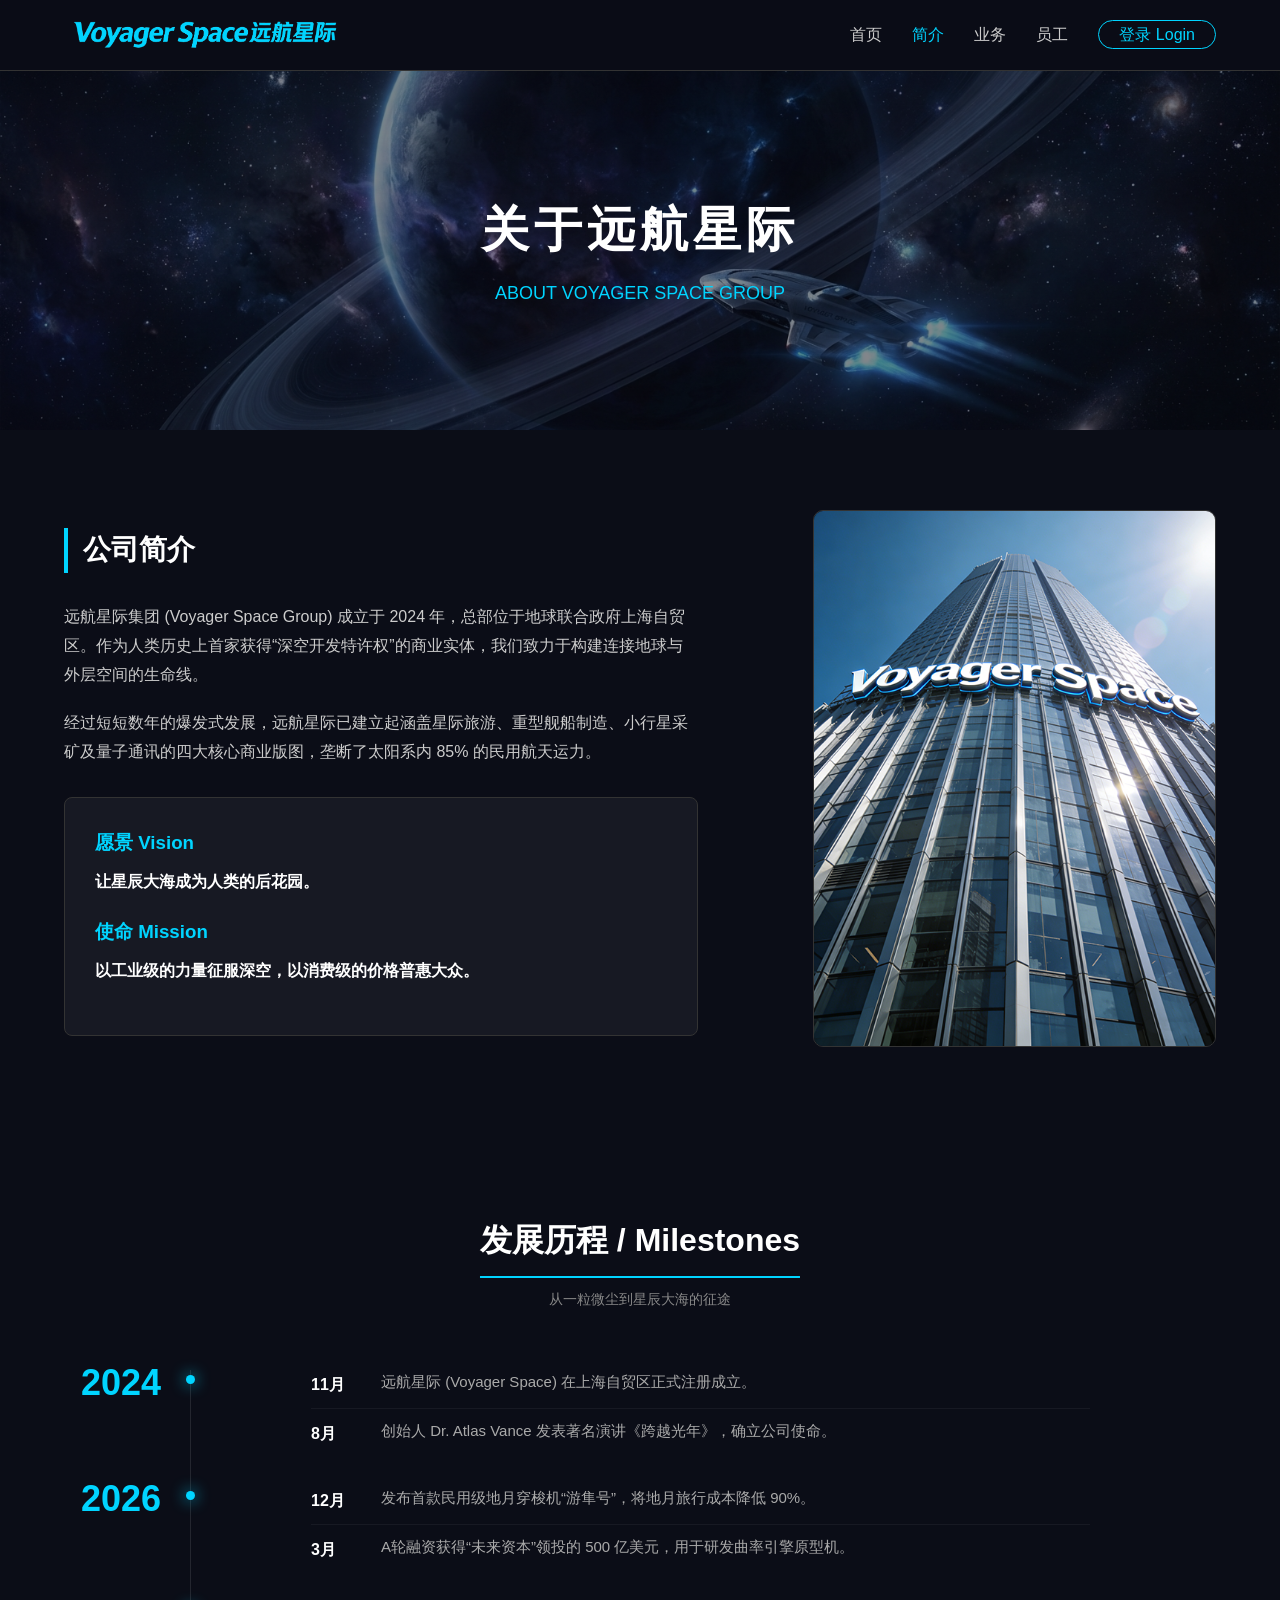
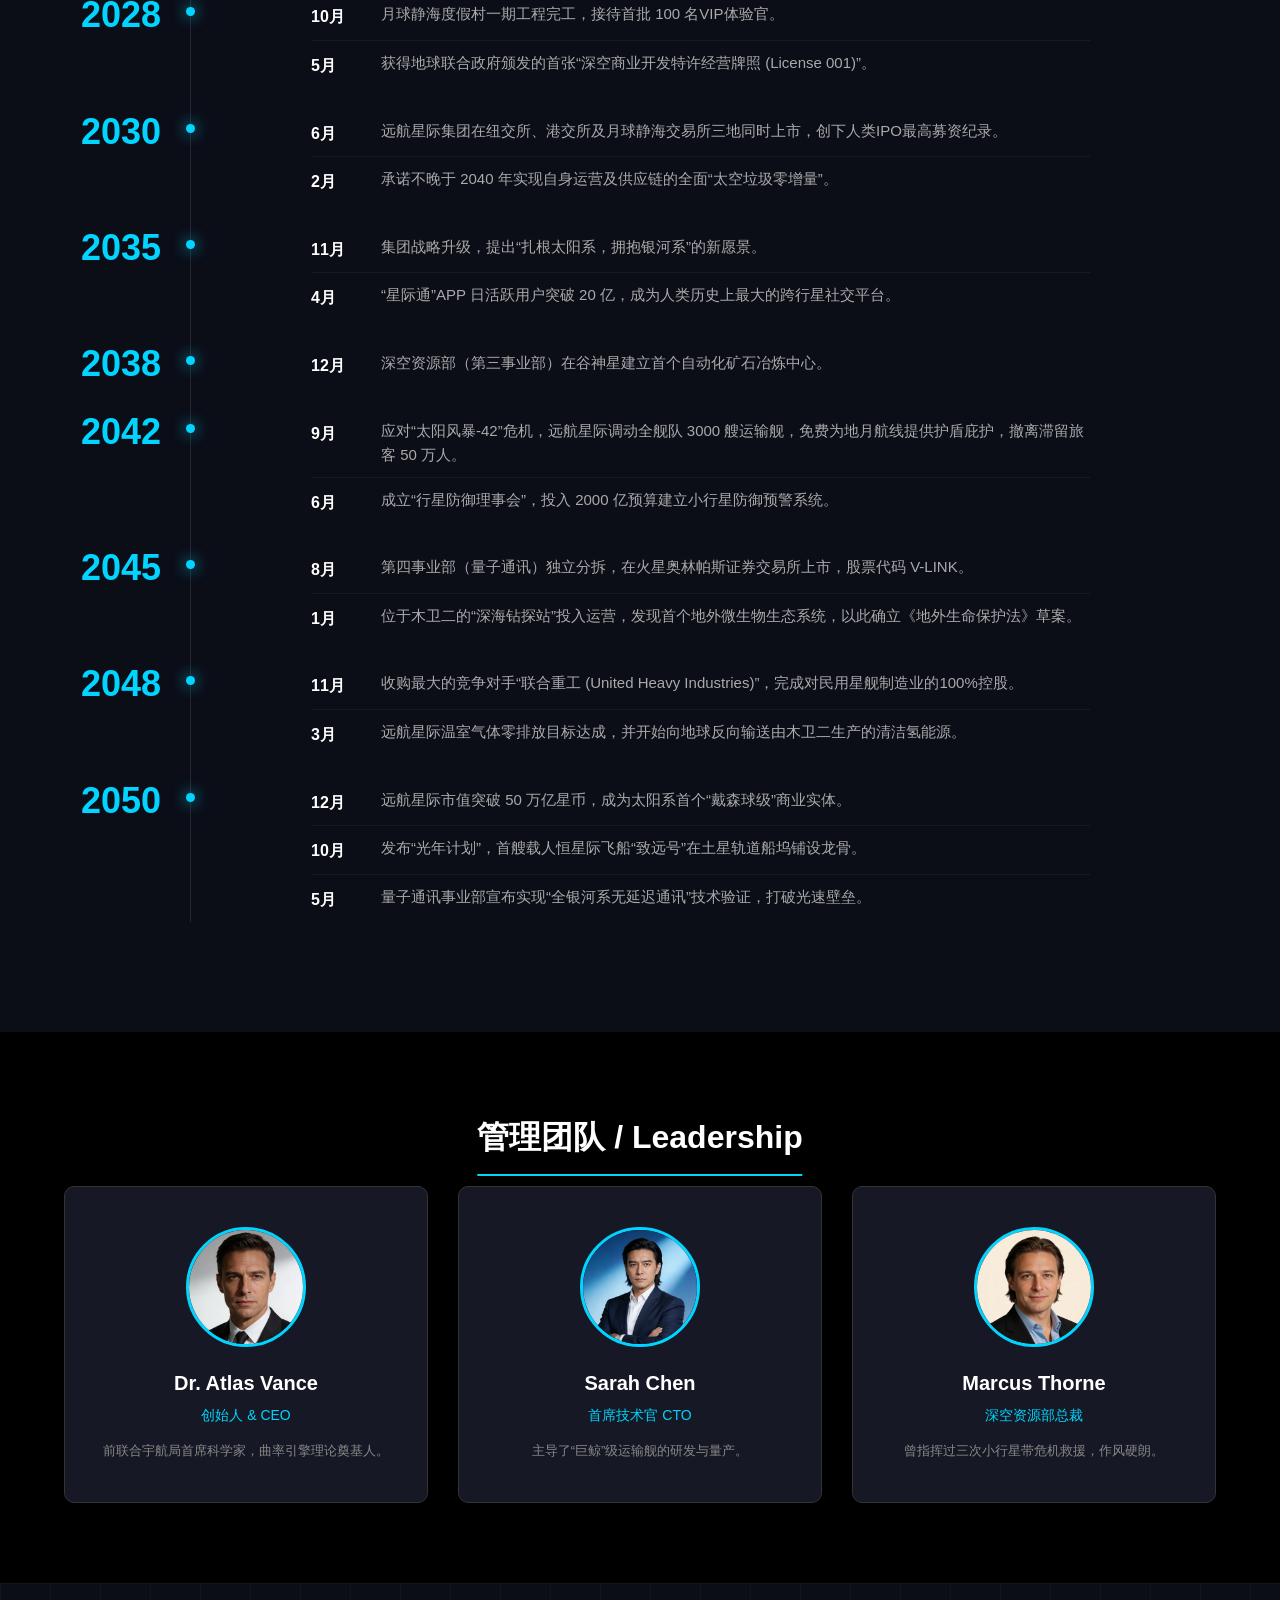
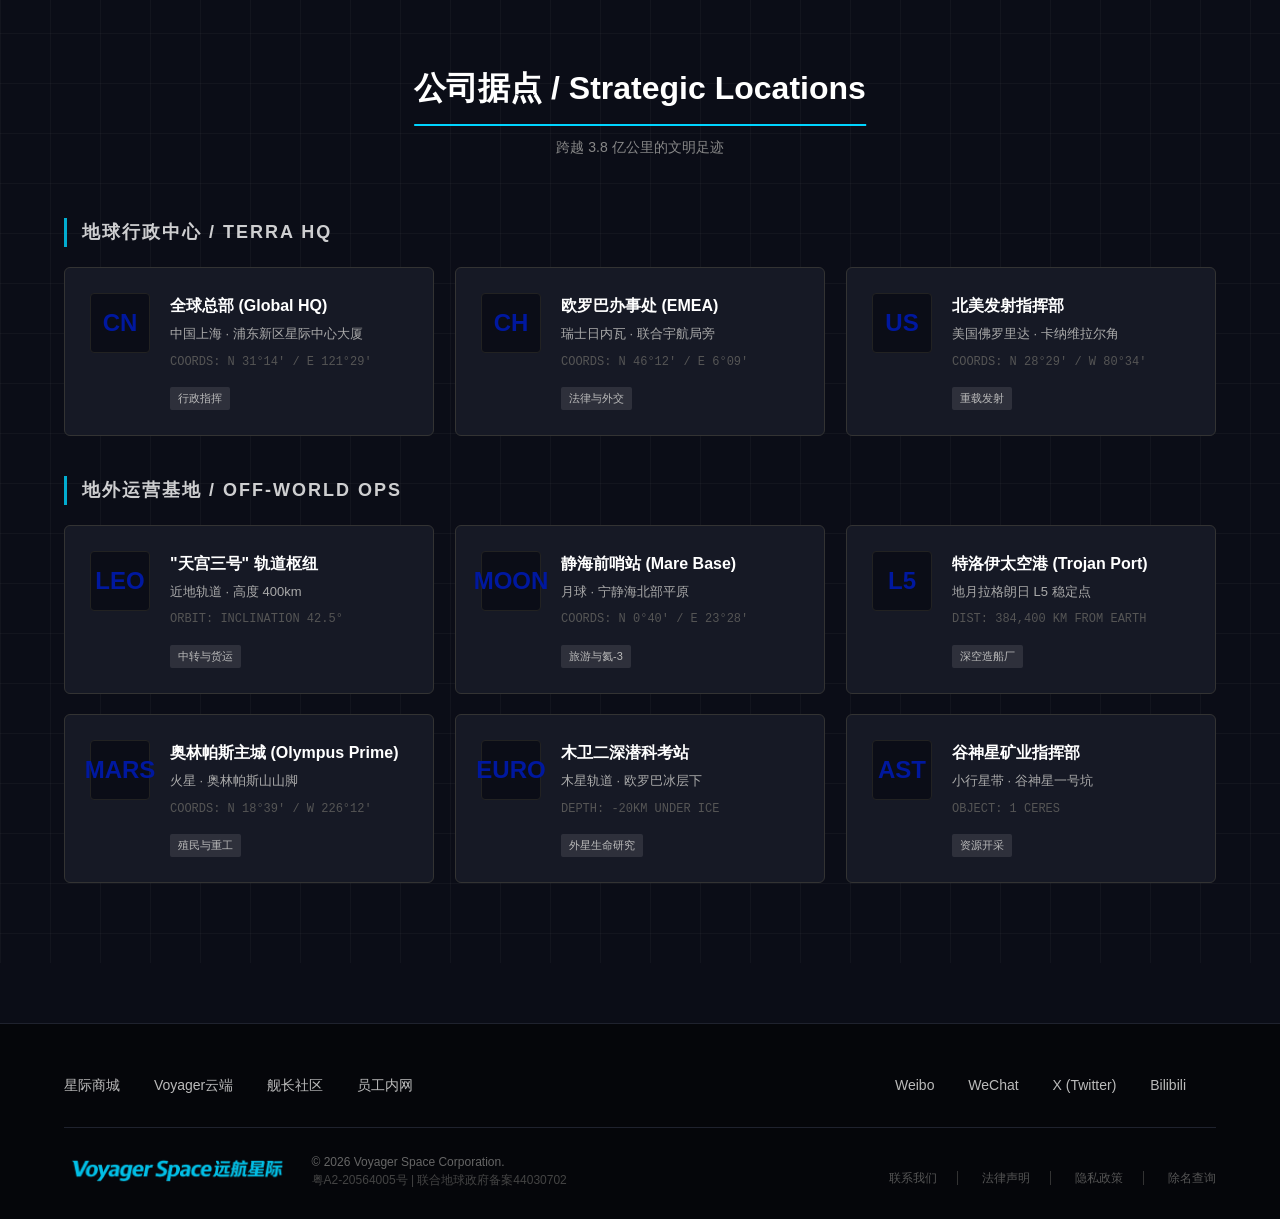
==== commit a3df6fba: "首页添加内容,美化页脚" ====
--- a/intro.html
+++ b/intro.html
@@ -369,14 +369,47 @@
         </div>
     </section>
 
-    <footer>
-        <div class="container">
-            <div class="footer-info">
-                <img src="images/logo2.png" alt="Logo Small" class="footer-logo">
-                <p>&copy; 2026 Voyager Space Corporation. All Rights Reserved.</p>
-            </div>
-        </div>
-    </footer>
+<footer>
+    <div class="container">
+        
+        <div class="footer-top">
+            <div class="footer-links">
+                <a href="product.html">星际商城</a>
+                <a href="intro.html">Voyager云端</a>
+                <a href="other.html">舰长社区</a>
+                <a href="login.html">员工内网</a>
+            </div>
+            
+            <div class="footer-social">
+                <a href="#" class="social-item">Weibo</a>
+                <a href="#" class="social-item">WeChat</a>
+                <a href="#" class="social-item">X (Twitter)</a>
+                <a href="#" class="social-item">Bilibili</a>
+            </div>
+        </div>
+
+        <div class="footer-divider"></div>
+
+        <div class="footer-bottom">
+            <div class="footer-copyright">
+                <img src="images/logo2.png" alt="Voyager Logo" class="footer-logo-small">
+                
+                <div class="copyright-text">
+                    <p>&copy; 2026 Voyager Space Corporation.</p>
+                    <p class="license-code">粤A2-20564005号 | 联合地球政府备案44030702</p>
+                </div>
+            </div>
+
+            <div class="footer-legal">
+                <a href="#">联系我们</a>
+                <a href="#">法律声明</a>
+                <a href="#">隐私政策</a>
+                <a href="#">除名查询</a>
+            </div>
+        </div>
+
+    </div>
+</footer>
 
     <script src="js/main.js"></script>
 </body>
--- a/css/style.css
+++ b/css/style.css
@@ -494,23 +494,117 @@
 /* =========================================
    7. 页脚 Footer
    ========================================= */
+/* =========================================
+   7. 页脚 Footer (升级版)
+   ========================================= */
 footer {
-    background-color: #000;
-    padding: 40px 0;
-    text-align: center;
-    border-top: 1px solid #333;
-    margin-top: 50px;
-}
-
-.footer-logo {
-    height: 30px;
-    margin-bottom: 10px;
-    opacity: 0.5;
-}
-
-.footer-info p {
+    background-color: #05060a; /* 比背景色更深一点，增加沉浸感 */
+    padding: 50px 0 30px;
+    border-top: 1px solid #1f222e; /* 顶部微弱的深蓝灰边框 */
+    font-size: 14px;
+    color: #888;
+    margin-top: 60px;
+}
+
+/* --- 上层区域 --- */
+.footer-top {
+    display: flex;
+    justify-content: space-between; /* 左右推开 */
+    align-items: center;
+    padding-bottom: 20px;
+}
+
+.footer-links a, 
+.footer-social a {
+    color: #bbb;
+    margin-right: 30px;
+    font-weight: 500;
+    transition: color 0.3s;
+}
+
+.footer-links a:hover,
+.footer-social a:hover {
+    color: #00D4FF; /* 悬停变亮蓝 */
+}
+
+/* --- 分割线 --- */
+.footer-divider {
+    height: 1px;
+    background-color: #1f222e; /* 深色分割线 */
+    margin: 10px 0 25px 0;
+}
+
+/* --- 下层区域 --- */
+.footer-bottom {
+    display: flex;
+    justify-content: space-between;
+    align-items: flex-end; /* 底部对齐 */
+    flex-wrap: wrap; /* 防止小屏幕挤压 */
+}
+
+.footer-copyright {
+    display: flex;
+    align-items: center;
+    gap: 20px; /* Logo和文字的间距 */
+}
+
+.footer-logo-small {
+    height: 32px; /* 调整Logo大小 */
+    opacity: 0.9;
+}
+
+.copyright-text p {
+    margin: 0;
+    line-height: 1.5;
+    font-size: 12px;
     color: #666;
+}
+
+.copyright-text .license-code {
     font-size: 12px;
+    color: #444; /* 备案号颜色暗一点 */
+}
+
+.footer-legal a {
+    font-size: 12px;
+    color: #555;
+    margin-left: 20px;
+    border-right: 1px solid #333; /* 文字右边的小竖线 */
+    padding-right: 20px;
+}
+
+.footer-legal a:last-child {
+    border-right: none;
+    padding-right: 0;
+}
+
+.footer-legal a:hover {
+    color: #888;
+}
+
+/* --- 手机端适配 --- */
+@media (max-width: 768px) {
+    .footer-top, 
+    .footer-bottom, 
+    .footer-copyright {
+        flex-direction: column;
+        align-items: flex-start;
+        gap: 15px;
+    }
+    
+    .footer-links, .footer-social {
+        margin-bottom: 10px;
+    }
+    
+    .footer-legal {
+        margin-top: 20px;
+    }
+    
+    .footer-legal a {
+        margin-left: 0;
+        margin-right: 15px;
+        padding-right: 15px;
+    }
 }
 
 /* =========================================
@@ -595,4 +689,256 @@
     opacity: 1;
     visibility: visible;
     transform: translateX(-50%) translateY(0); /* 回到正常位置 */
+}
+
+/* =========================================
+   10. 新版：环保/生态公约横幅 (Split Banner)
+   ========================================= */
+.eco-section-new {
+    padding: 60px 0;
+    background-color: #05060a; /* 页面深色背景 */
+}
+
+.eco-wrapper {
+    display: flex; /* 启用左右布局 */
+    background-color: #161925;
+    border-radius: 12px;
+    overflow: hidden; /* 防止图片溢出圆角 */
+    border: 1px solid #222;
+    min-height: 280px; /* 保证横幅有一定高度 */
+}
+
+/* 左侧：文字区 */
+.eco-info {
+    flex: 1; /* 占比 1 */
+    padding: 40px;
+    display: flex;
+    flex-direction: column;
+    justify-content: center;
+    border-right: 1px solid #222;
+}
+
+.eco-info h2 {
+    color: #fff;
+    font-size: 24px;
+    margin-bottom: 5px;
+}
+
+.eco-info h3 {
+    color: #00D4FF; /* 科幻蓝 */
+    font-size: 14px;
+    letter-spacing: 2px;
+    margin-bottom: 20px;
+    text-transform: uppercase;
+}
+
+.eco-info p {
+    color: #888;
+    font-size: 14px;
+    line-height: 1.6;
+    margin-bottom: 30px;
+    max-width: 90%;
+}
+
+.eco-btn-new {
+    display: inline-block;
+    width: fit-content;
+    padding: 10px 25px;
+    border: 1px solid #00D4FF;
+    color: #00D4FF;
+    border-radius: 4px;
+    transition: 0.3s;
+    font-size: 14px;
+    font-weight: bold;
+}
+
+.eco-btn-new:hover {
+    background-color: #00D4FF;
+    color: #000;
+}
+
+/* 右侧：图片视觉区 */
+.eco-visual {
+    flex: 1.5; /* 占比 1.5，比左边宽一点 */
+    position: relative;
+    overflow: hidden;
+    display: flex;
+    align-items: center;
+    justify-content: center;
+}
+
+/* 右侧背景图 */
+.eco-bg-img {
+    width: 100%;
+    height: 100%;
+    object-fit: cover;
+    position: absolute;
+    top: 0; left: 0;
+    opacity: 0.6; /* 稍微暗一点，为了看清上面的字 */
+    transition: 0.5s;
+}
+
+.eco-wrapper:hover .eco-bg-img {
+    transform: scale(1.05);
+    opacity: 0.8;
+}
+
+/* 图片上的文字 */
+.eco-visual-text {
+    position: relative;
+    z-index: 2;
+    text-align: center;
+    color: #fff;
+    font-size: 20px;
+    font-weight: bold;
+    text-shadow: 0 2px 10px rgba(0,0,0,0.8);
+    letter-spacing: 2px;
+}
+
+/* =========================================
+   11. 新版：新闻三列布局 (News Grid)
+   ========================================= */
+.news-section {
+    padding: 20px 0 80px 0; /* 上面紧一点，下面松一点 */
+    background-color: #0B0D17;
+}
+
+.news-grid-3 {
+    display: flex;
+    gap: 20px;
+    justify-content: space-between;
+}
+
+/* --- 卡片 1 & 2 (上图下文) --- */
+.news-card-v2 {
+    flex: 1; /* 平均分配宽度 */
+    background-color: #161925;
+    border-radius: 8px;
+    overflow: hidden;
+    border: 1px solid #1f222e;
+    transition: 0.3s;
+    display: flex;
+    flex-direction: column;
+}
+
+.news-card-v2:hover {
+    transform: translateY(-5px);
+    border-color: #444;
+}
+
+.nc-img {
+    height: 180px;
+    overflow: hidden;
+    position: relative;
+}
+
+.nc-img img {
+    width: 100%;
+    height: 100%;
+    object-fit: cover;
+}
+
+.nc-tag {
+    position: absolute;
+    top: 10px; right: 10px;
+    background: rgba(0,0,0,0.7);
+    color: #00D4FF;
+    padding: 2px 8px;
+    font-size: 12px;
+    border-radius: 4px;
+    border: 1px solid #00D4FF;
+}
+
+.nc-text {
+    padding: 20px;
+    flex-grow: 1;
+}
+
+.nc-text h4 {
+    color: #fff;
+    margin-bottom: 10px;
+    font-size: 16px;
+}
+
+.nc-text p {
+    color: #777;
+    font-size: 13px;
+    line-height: 1.5;
+}
+
+/* --- 卡片 3 (纯文字列表) --- */
+.news-list-box-v2 {
+    flex: 1;
+    background-color: #161925;
+    border-radius: 8px;
+    padding: 25px;
+    border: 1px solid #1f222e;
+}
+
+.list-head {
+    display: flex;
+    justify-content: space-between;
+    align-items: center;
+    border-bottom: 1px solid #333;
+    padding-bottom: 15px;
+    margin-bottom: 15px;
+}
+
+.list-head h3 {
+    color: #fff;
+    font-size: 16px;
+    margin: 0;
+}
+
+.list-head a {
+    color: #555;
+    font-size: 12px;
+}
+
+.news-list-box-v2 ul li {
+    margin-bottom: 15px;
+    border-bottom: 1px dashed #2a2a2a;
+    padding-bottom: 8px;
+}
+
+.news-list-box-v2 ul li:last-child {
+    border-bottom: none;
+}
+
+.news-list-box-v2 a {
+    display: flex;
+    align-items: center;
+    color: #999;
+    font-size: 13px;
+    transition: 0.2s;
+}
+
+.news-list-box-v2 a:hover {
+    color: #00D4FF;
+}
+
+.news-list-box-v2 .date {
+    color: #555;
+    margin-right: 10px;
+    font-family: monospace;
+}
+
+.news-list-box-v2 .title {
+    white-space: nowrap;
+    overflow: hidden;
+    text-overflow: ellipsis;
+    max-width: 200px; /* 防止文字太长撑破 */
+}
+
+/* 手机适配 */
+@media (max-width: 768px) {
+    .eco-wrapper {
+        flex-direction: column; /* 手机上变成上下排列 */
+    }
+    .eco-visual {
+        height: 200px;
+    }
+    .news-grid-3 {
+        flex-direction: column;
+    }
 }
